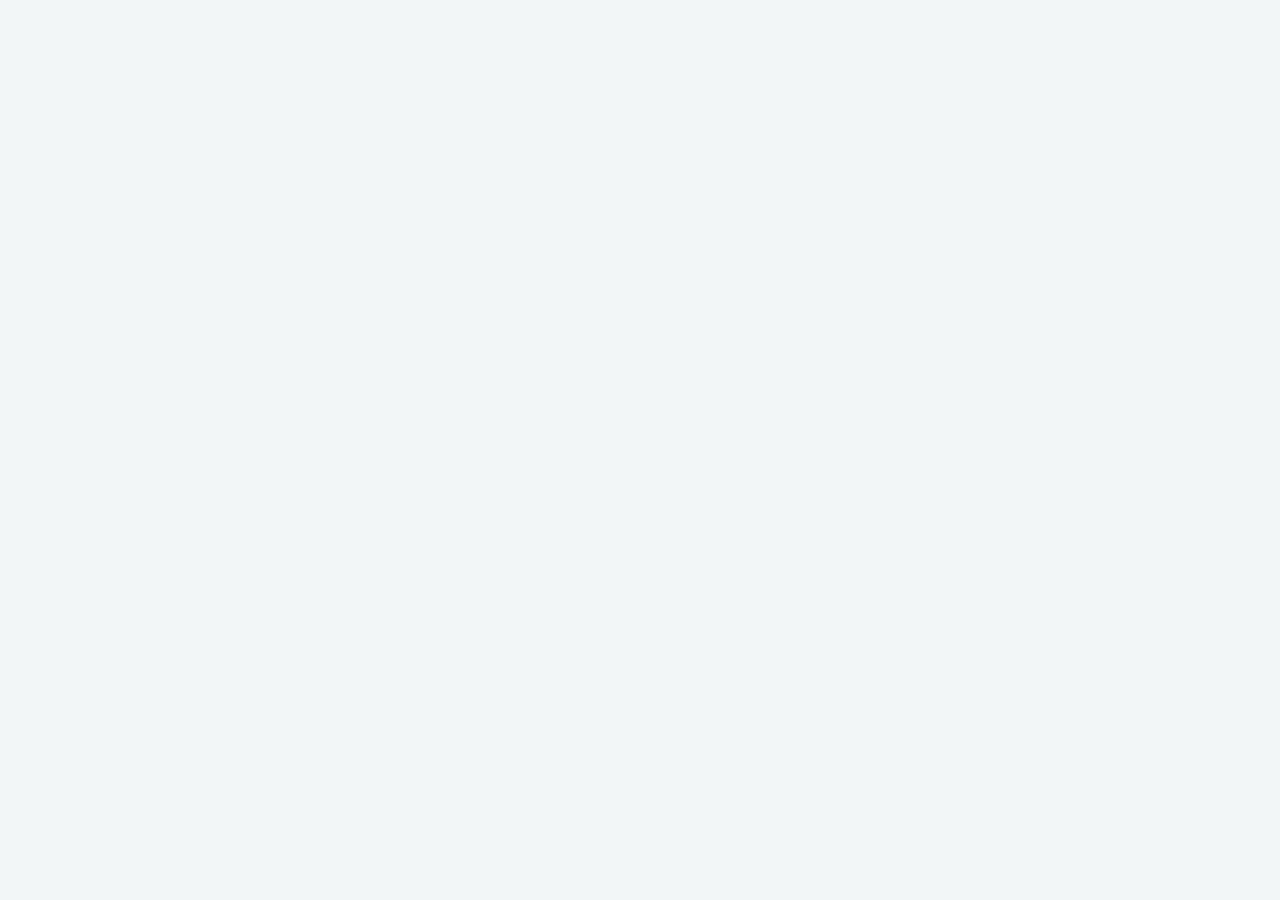
==== index.html @ 72533a12 "Update site" ====
<!doctype html>
<html lang="en-GB">
<head>
  <meta charset="utf-8">
  <meta name="viewport" content="width=device-width, initial-scale=1">
  <title>D&amp;T Revision</title>
  <link rel="preconnect" href="https://fonts.googleapis.com">
  <link rel="preconnect" href="https://fonts.gstatic.com" crossorigin>
  <link rel="stylesheet" href="https://fonts.googleapis.com/css2?family=Atkinson+Hyperlegible+Next:wght@400;500;600;700;800&amp;family=Atkinson+Hyperlegible+Mono:wght@400;500&amp;display=swap">
  <link rel="stylesheet" href="assets/css/site.css">
  <script type="module" src="assets/js/home.js"></script>
</head>
<body>
  <a class="skip" href="#main">Skip to content</a>
  <main id="main"></main>
</body>
</html>
---- assets/css/site.css ----
/* D&T Revision · shared styles. Design: "E · Lesson path". */

:root {
  /* Type */
  --f-body: "Atkinson Hyperlegible Next", system-ui, -apple-system, "Segoe UI", sans-serif;
  --f-mono: "Atkinson Hyperlegible Mono", ui-monospace, SFMono-Regular, Consolas, monospace;
  --fs-body: 19px;
  --fs-body-min: 18px;
  --fs-body-max: 21px;
  --fs-h1: 56px;
  --lh-body: 1.55;
  --tracking-head: -0.03em;
  --scale: 1;

  /* Ground and cards */
  --ground: #F3F6F6;
  --card: #FFFFFF;
  --card-border: #DCE3E6;
  --radius: 18px;

  /* Text */
  --ink: #10212B;
  --body: #33464F;
  --muted: #5A6B75;
  --rule: #E8EEF0;

  /* Accent */
  --teal: #0F766E;
  --teal-soft: #E2F2EF;
  --teal-dark: #0B5550;
  --teal-light: #5EC4B6;
  --panel-dark: #10212B;

  /* Semantic */
  --correct: #1F7A45;
  --correct-bg: #E3F3E9;
  --unsure: #9A6200;
  --unsure-bg: #FBEFD6;
  --wrong: #B4301D;
  --wrong-bg: #FBE4E0;

  /* Material tags */
  --timber: #7A4D24;
  --timber-bg: #F3E8DC;
  --polymer: #1F5590;
  --polymer-bg: #E3EDF8;

  /* Level tags */
  --gcse: var(--teal);
  --gcse-bg: var(--teal-soft);
  --alevel: #4B3B8F;
  --alevel-bg: #E8E5F4;

  /* Interaction */
  --tap: 44px;
}

html.teach { --scale: 1.2; }

*, *::before, *::after { box-sizing: border-box; }
[hidden] { display: none !important; }

html {
  font-size: calc(var(--fs-body) * var(--scale));
  -webkit-text-size-adjust: 100%;
}

body {
  margin: 0;
  background: var(--ground);
  color: var(--body);
  font-family: var(--f-body);
  font-size: 1rem;
  line-height: var(--lh-body);
  -webkit-font-smoothing: antialiased;
  overflow-x: hidden;
}

h1, h2, h3 {
  color: var(--ink);
  font-weight: 700;
  line-height: 1.05;
  letter-spacing: var(--tracking-head);
  margin: 0;
  text-wrap: balance;
}
h1 { font-size: calc(var(--fs-h1) * var(--scale)); }

p { margin: 0; }
a { color: var(--teal-dark); }
img { max-width: 100%; height: auto; }

button { font: inherit; color: inherit; cursor: pointer; }
button, a, [role="button"] { min-height: var(--tap); }

:focus-visible { outline: 3px solid var(--teal); outline-offset: 3px; }

.mono { font-family: var(--f-mono); }

.card {
  background: var(--card);
  border: 1px solid var(--card-border);
  border-radius: var(--radius);
}

.skip {
  position: absolute;
  left: -9999px;
}
.skip:focus { left: 16px; top: 16px; z-index: 100; background: var(--card); padding: 8px 12px; }

@media (max-width: 620px) {
  :root { --fs-body: var(--fs-body-min); --fs-h1: 40px; }
}

@media (prefers-reduced-motion: reduce) {
  *, *::before, *::after {
    animation-duration: 0.01ms !important;
    animation-iteration-count: 1 !important;
    transition-duration: 0.01ms !important;
    scroll-behavior: auto !important;
  }
}
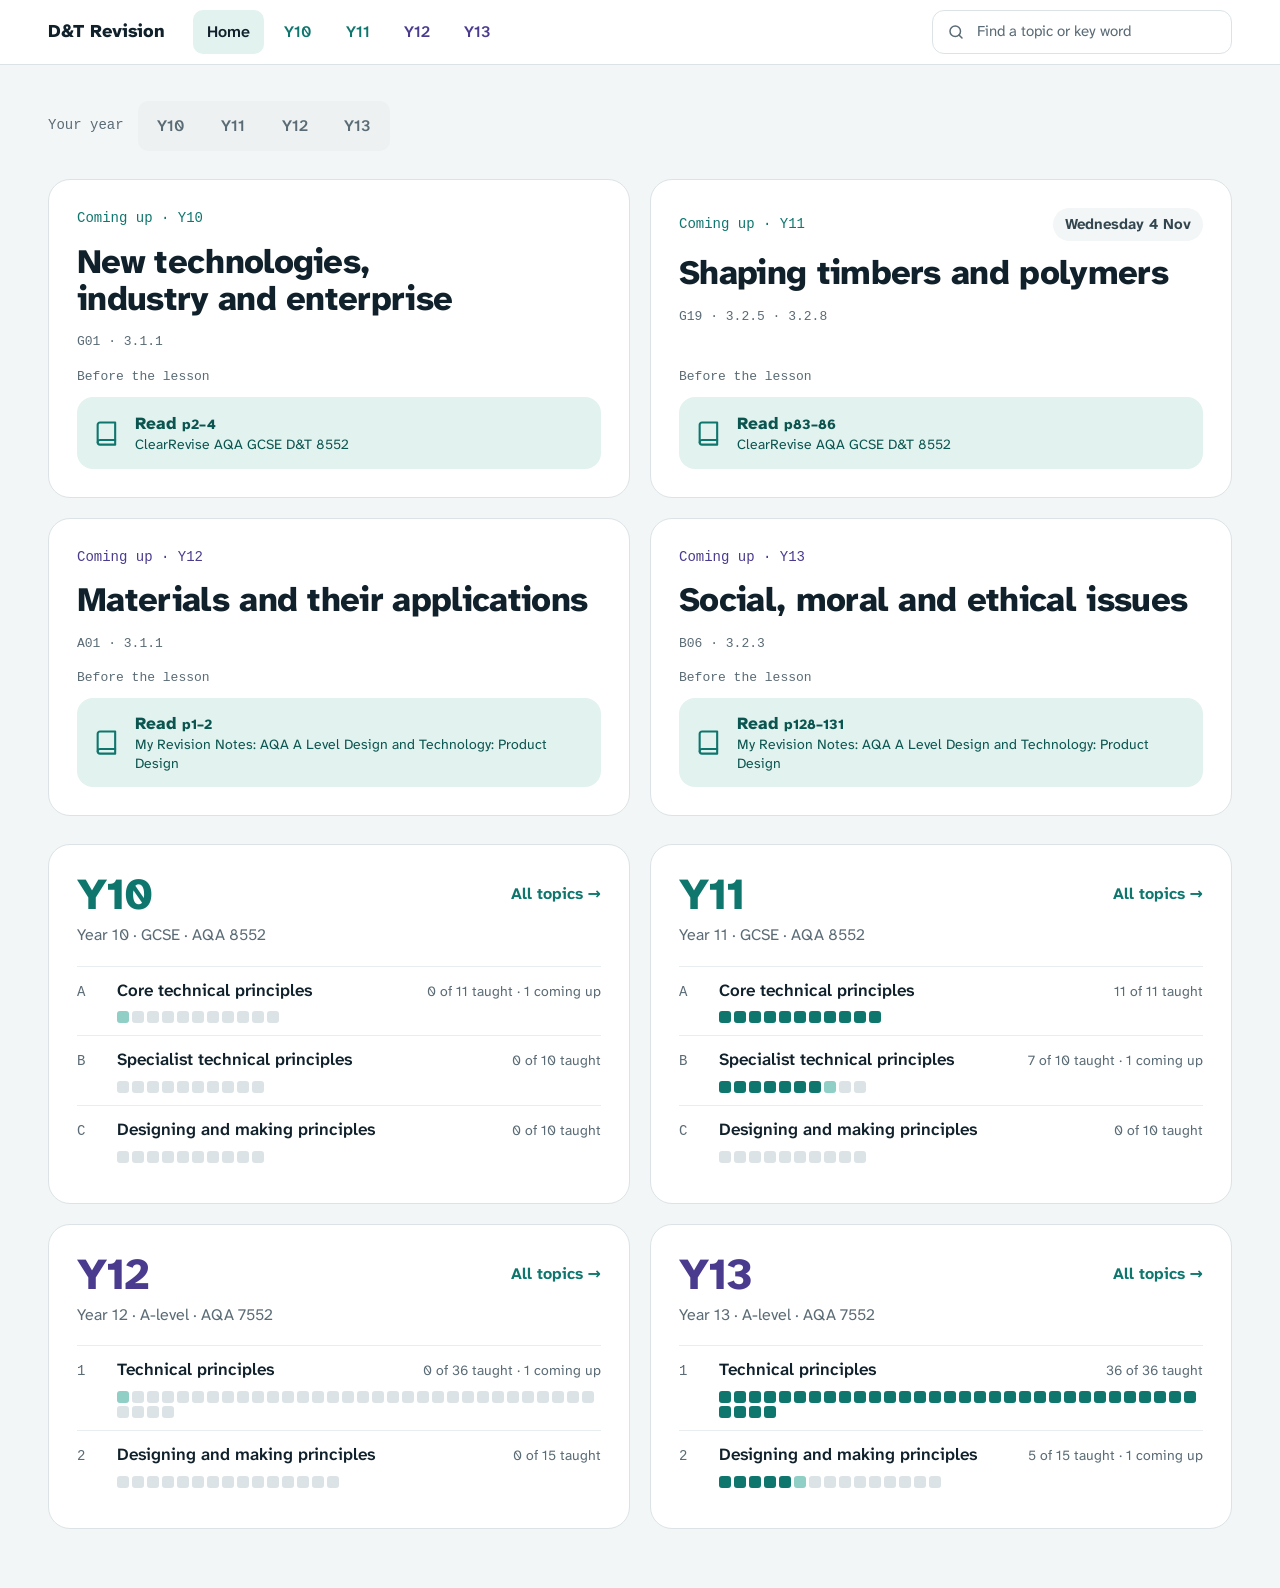
==== commit df4740bd: "Update site" ====
--- a/index.html
+++ b/index.html
@@ -8,10 +8,15 @@
   <link rel="preconnect" href="https://fonts.gstatic.com" crossorigin>
   <link rel="stylesheet" href="https://fonts.googleapis.com/css2?family=Atkinson+Hyperlegible+Next:wght@400;500;600;700;800&amp;family=Atkinson+Hyperlegible+Mono:wght@400;500&amp;display=swap">
   <link rel="stylesheet" href="assets/css/site.css">
+  <link rel="stylesheet" href="assets/css/topic.css">
+  <link rel="stylesheet" href="assets/css/components.css">
+  <link rel="stylesheet" href="assets/css/pages.css">
   <script type="module" src="assets/js/home.js"></script>
 </head>
 <body>
   <a class="skip" href="#main">Skip to content</a>
-  <main id="main"></main>
+  <header class="topbar" id="topbar"></header>
+  <main id="main" class="home"></main>
+  <noscript><p class="message">This page needs JavaScript turned on.</p></noscript>
 </body>
 </html>
--- a/assets/css/site.css
+++ b/assets/css/site.css
@@ -4,10 +4,9 @@
   /* Type */
   --f-body: "Atkinson Hyperlegible Next", system-ui, -apple-system, "Segoe UI", sans-serif;
   --f-mono: "Atkinson Hyperlegible Mono", ui-monospace, SFMono-Regular, Consolas, monospace;
-  --fs-body: 19px;
-  --fs-body-min: 18px;
-  --fs-body-max: 21px;
-  --fs-h1: 56px;
+  /* rem = 16px (x1.2 in teaching mode), so every size scales together */
+  --fs-body: 1.1875rem;   /* 19px; range 18-21px */
+  --fs-h1: 3.5rem;        /* 56px */
   --lh-body: 1.55;
   --tracking-head: -0.03em;
   --scale: 1;
@@ -51,6 +50,11 @@
   --alevel: #4B3B8F;
   --alevel-bg: #E8E5F4;
 
+  /* Controls */
+  --seg: #EDF1F2;
+  --dot-grey: #C9D4D8;
+  --line-grey: #DCE3E6;
+
   /* Interaction */
   --tap: 44px;
 }
@@ -61,7 +65,7 @@
 [hidden] { display: none !important; }
 
 html {
-  font-size: calc(var(--fs-body) * var(--scale));
+  font-size: calc(16px * var(--scale));
   -webkit-text-size-adjust: 100%;
 }
 
@@ -70,7 +74,7 @@
   background: var(--ground);
   color: var(--body);
   font-family: var(--f-body);
-  font-size: 1rem;
+  font-size: var(--fs-body);
   line-height: var(--lh-body);
   -webkit-font-smoothing: antialiased;
   overflow-x: hidden;
@@ -84,14 +88,13 @@
   margin: 0;
   text-wrap: balance;
 }
-h1 { font-size: calc(var(--fs-h1) * var(--scale)); }
+h1 { font-size: var(--fs-h1); }
 
 p { margin: 0; }
 a { color: var(--teal-dark); }
 img { max-width: 100%; height: auto; }
 
 button { font: inherit; color: inherit; cursor: pointer; }
-button, a, [role="button"] { min-height: var(--tap); }
 
 :focus-visible { outline: 3px solid var(--teal); outline-offset: 3px; }
 
@@ -103,14 +106,22 @@
   border-radius: var(--radius);
 }
 
+.sr-only {
+  position: absolute;
+  width: 1px; height: 1px;
+  overflow: hidden;
+  clip: rect(0 0 0 0);
+  white-space: nowrap;
+}
+
 .skip {
   position: absolute;
   left: -9999px;
 }
-.skip:focus { left: 16px; top: 16px; z-index: 100; background: var(--card); padding: 8px 12px; }
+.skip:focus { left: 16px; top: 16px; z-index: 100; display: inline-flex; align-items: center; min-height: var(--tap); padding: 0 16px; border-radius: 10px; background: var(--card); }
 
 @media (max-width: 620px) {
-  :root { --fs-body: var(--fs-body-min); --fs-h1: 40px; }
+  :root { --fs-body: 1.125rem; --fs-h1: 2.5rem; }
 }
 
 @media (prefers-reduced-motion: reduce) {
--- a/assets/css/topic.css
+++ b/assets/css/topic.css
@@ -0,0 +1,219 @@
+/* Topic page: top bar, overview, path rail, stages, teaching mode. */
+
+.ico { width: 1.2em; height: 1.2em; flex: none; fill: none; stroke: currentColor; stroke-width: 1.8; stroke-linecap: round; stroke-linejoin: round; }
+
+/* ---------- Top bar ---------- */
+.topbar { position: sticky; top: 0; z-index: 20; background: var(--card); border-bottom: 1px solid var(--card-border); }
+.topbar-in { display: flex; align-items: center; gap: 16px; min-height: 64px; padding: 8px 40px; }
+.brand { display: inline-flex; align-items: center; min-height: var(--tap); font-size: 1.125rem; font-weight: 800; color: var(--ink); text-decoration: none; white-space: nowrap; }
+
+.crumbs { flex: 1; min-width: 0; font-size: .9375rem; color: var(--muted); }
+.crumbs ol { display: flex; align-items: center; margin: 0; padding: 0; list-style: none; white-space: nowrap; }
+.crumbs li { display: flex; align-items: center; flex: none; min-height: var(--tap); }
+.crumbs li + li::before { content: "›"; margin: 0 .55em; }
+.crumbs li.crumb-topic { flex: 0 1 auto; min-width: min(9em, 100%); }
+.crumbs .crumb-topic > * { min-width: 0; overflow: hidden; text-overflow: ellipsis; }
+.crumbs a { padding: 12px 0; color: var(--muted); text-decoration: none; }
+.crumbs a:hover { text-decoration: underline; }
+html.teach .crumbs .crumb-section { display: none; }
+.crumbs .crumb-topic a, .crumbs [aria-current] { color: var(--ink); font-weight: 700; }
+
+.modes { display: inline-flex; gap: 2px; padding: 3px; border-radius: 10px; background: var(--seg); }
+.modes button { min-height: var(--tap); padding: 0 14px; border: 0; border-radius: 8px; background: transparent; color: var(--muted); font-size: .875rem; font-weight: 600; }
+.modes button[aria-pressed="true"] { background: var(--card); color: var(--ink); box-shadow: 0 1px 2px rgba(16, 33, 43, .12); }
+
+.teach-btn { display: inline-flex; align-items: center; gap: 8px; min-height: var(--tap); padding: 0 14px; border: 1.5px solid var(--ink); border-radius: 10px; background: var(--card); color: var(--ink); font-size: .9375rem; font-weight: 600; white-space: nowrap; }
+.teach-btn .ico { display: none; width: 22px; height: 22px; }
+.teach-btn[aria-pressed="true"] { border-color: var(--teal); background: var(--teal); color: #FFFFFF; }
+
+/* ---------- Shared bits ---------- */
+.label { margin: 0; font-family: var(--f-mono); font-size: .8125rem; font-weight: 400; letter-spacing: 0; color: var(--muted); }
+
+.tags { display: flex; flex-wrap: wrap; gap: 8px; }
+.tag { padding: 4px 12px; border: 1px solid var(--card-border); border-radius: 999px; background: var(--card); color: var(--body); font-family: var(--f-mono); font-size: .8125rem; }
+.tag.gcse { border-color: transparent; background: var(--gcse-bg); color: var(--gcse); }
+.tag.alevel { border-color: transparent; background: var(--alevel-bg); color: var(--alevel); }
+.tag.timber { border-color: transparent; background: var(--timber-bg); color: var(--timber); }
+.tag.polymer { border-color: transparent; background: var(--polymer-bg); color: var(--polymer); }
+
+.book { display: flex; align-items: center; gap: 14px; margin: 0; padding: 14px 16px; border-radius: 14px; background: var(--teal-soft); color: var(--teal-dark); }
+.book .ico { width: 26px; height: 26px; color: var(--teal); }
+.book b { display: block; font-size: 1.125rem; font-weight: 800; }
+.book span span { font-size: .875rem; }
+
+/* ---------- Overview ---------- */
+.overview { display: grid; grid-template-columns: minmax(0, 1fr) 500px; gap: 32px; align-items: start; max-width: 1280px; margin: 0 auto; padding: 48px; }
+.ov-main { display: flex; flex-direction: column; gap: 22px; }
+.ov-main h1 { font-weight: 800; line-height: 1; }
+
+.needs { display: flex; flex-direction: column; gap: 12px; padding: 22px 24px; }
+.needs ul { display: flex; flex-direction: column; gap: 12px; margin: 0; padding: 0; list-style: none; }
+.needs li { display: flex; gap: 12px; font-size: 1.125rem; }
+.needs li::before { content: ""; flex: none; width: 8px; height: 8px; margin-top: .62em; border-radius: 50%; background: var(--teal); }
+
+.starts { display: grid; grid-template-columns: repeat(2, minmax(0, 1fr)); align-items: stretch; gap: 14px; }
+.start { display: flex; flex-direction: column; gap: 6px; padding: 22px; border-radius: var(--radius); text-decoration: none; }
+.start-title { font-size: 1.5rem; font-weight: 800; letter-spacing: -.01em; }
+.start-sub { font-size: 1rem; }
+.start.lesson { background: var(--teal); color: #FFFFFF; }
+.start.revise { border: 1.5px solid var(--ink); background: var(--card); color: var(--ink); }
+.start.revise .start-sub { color: var(--body); }
+.start:hover .start-title { text-decoration: underline; }
+
+.preread { display: flex; flex-direction: column; gap: 18px; padding: 26px; border: 1px solid var(--card-border); border-radius: 22px; background: var(--card); scroll-margin-top: 80px; }
+.preread-head { display: flex; justify-content: space-between; align-items: center; gap: 12px; }
+.preread-head h2 { font-size: 1.375rem; font-weight: 800; letter-spacing: -.01em; }
+.pick { padding: 5px 12px; border-radius: 999px; background: var(--ground); color: var(--body); font-size: .875rem; font-weight: 700; }
+
+.tabs { display: inline-flex; align-self: flex-start; padding: 4px; border-radius: 12px; background: var(--seg); }
+.tabs button { min-height: var(--tap); padding: 0 18px; border: 0; border-radius: 9px; background: transparent; color: var(--muted); font-size: 1rem; font-weight: 700; }
+.tabs [aria-selected="true"] { background: var(--card); color: var(--ink); box-shadow: 0 1px 2px rgba(16, 33, 43, .12); }
+.tabpanel { border-radius: 18px; }
+
+.player { display: flex; flex-direction: column; gap: 18px; padding: 22px; border-radius: 18px; background: var(--panel-dark); color: #FFFFFF; }
+.player-top { display: flex; align-items: center; gap: 16px; }
+.play { display: grid; place-items: center; flex: none; width: 64px; height: 64px; border: 0; border-radius: 50%; background: var(--teal-light); color: var(--panel-dark); }
+.play .ico { width: 24px; height: 24px; fill: currentColor; stroke: none; }
+.play:disabled, .player-btns button:disabled { cursor: not-allowed; opacity: .55; }
+.player-title { display: flex; flex-direction: column; gap: 4px; }
+.player-title b { font-size: 1.1875rem; }
+.player-title span { font-size: .9375rem; color: #A9C2C6; }
+.wave-wrap { position: relative; }
+.wave-wrap:focus-within { outline: 3px solid var(--teal-light); outline-offset: 4px; border-radius: 6px; }
+.wave { display: flex; align-items: flex-end; gap: 3px; height: 44px; }
+.wave span { flex: 1; border-radius: 2px; background: #3A5560; }
+.wave span.on { background: var(--teal-light); }
+.seek { position: absolute; inset: 0; width: 100%; height: 100%; margin: 0; opacity: 0; cursor: pointer; }
+.player audio { display: none; }
+.play .ico.ico { fill: currentColor; stroke: none; }
+.player-btns .rate { min-width: 64px; border-color: var(--teal-light); color: var(--teal-light); }
+.player-foot { display: flex; flex-wrap: wrap; justify-content: space-between; align-items: center; gap: 8px; font-family: var(--f-mono); font-size: .875rem; color: #A9C2C6; }
+.player-btns { display: flex; gap: 6px; }
+.player-btns button { min-height: var(--tap); padding: 0 10px; border: 1px solid #3A5560; border-radius: 8px; background: transparent; color: #A9C2C6; font-family: var(--f-mono); font-size: .875rem; }
+
+.tick { display: flex; align-items: center; gap: 12px; min-height: var(--tap); padding-top: 16px; border-top: 1px solid var(--rule); color: var(--ink); font-size: 1.0625rem; font-weight: 600; cursor: pointer; }
+.tick input { position: absolute; width: 1px; height: 1px; opacity: 0; }
+.tick .box { display: grid; place-items: center; flex: none; width: 24px; height: 24px; border: 2px solid var(--teal); border-radius: 7px; background: var(--card); color: #FFFFFF; }
+.tick .box .ico { width: 16px; height: 16px; stroke-width: 3; opacity: 0; }
+.tick input:checked + .box { background: var(--teal); }
+.tick input:checked + .box .ico { opacity: 1; }
+.tick input:focus-visible + .box { outline: 3px solid var(--teal); outline-offset: 3px; }
+
+/* ---------- Path rail ---------- */
+.path-layout { display: flex; min-height: calc(100vh - 65px); }
+.rail { flex: none; width: 300px; padding: 36px 28px; border-right: 1px solid var(--card-border); background: var(--card); }
+.rail .rail-label { display: block; margin-bottom: 16px; font-family: var(--f-mono); font-size: .8125rem; color: var(--muted); }
+.steps { margin: 0; padding: 0; list-style: none; }
+.step { position: relative; }
+.step:not(:last-child)::after { content: ""; position: absolute; top: 34px; bottom: 4px; left: 14px; width: 2px; border-radius: 2px; background: var(--line-grey); }
+.step.done:not(:last-child)::after { background: var(--teal); }
+.step-link { display: flex; gap: 14px; min-height: var(--tap); padding-bottom: 18px; border-radius: 10px; color: inherit; text-decoration: none; }
+.step-link:hover .step-label { text-decoration: underline; }
+.dot { display: grid; place-items: center; flex: none; width: 30px; height: 30px; border: 2px solid var(--dot-grey); border-radius: 50%; background: var(--card); color: var(--muted); font-size: .875rem; font-weight: 700; }
+.dot .ico { width: 16px; height: 16px; stroke-width: 3; }
+.step.done .dot { border-color: var(--teal); background: var(--teal); color: #FFFFFF; }
+.step.now .dot { border-color: var(--teal); color: var(--teal); }
+.step-text { display: flex; flex-direction: column; gap: 4px; min-width: 0; padding-top: 2px; }
+.step-label { color: var(--ink); font-size: 1.125rem; font-weight: 600; }
+.step.next .step-label { color: var(--muted); }
+.step.now .step-label { font-weight: 800; }
+.step-sub { color: var(--muted); font-size: .875rem; }
+
+.chunks { display: flex; flex-direction: column; gap: 2px; margin: -10px 0 18px 44px; padding: 0; list-style: none; }
+.chunks a, .chunk-strip a { display: flex; align-items: center; gap: 10px; min-height: var(--tap); padding: 0 10px; border-radius: 8px; color: var(--muted); font-size: .9375rem; font-weight: 500; text-decoration: none; }
+.chunks a:hover, .chunk-strip a:hover { color: var(--ink); }
+.chunks a[aria-current] { background: var(--teal-soft); color: var(--teal-dark); font-weight: 700; }
+.cdot { flex: none; width: 8px; height: 8px; border-radius: 50%; background: var(--dot-grey); }
+.chunks a.done .cdot, .chunks a[aria-current] .cdot, .chunk-strip a.done .cdot, .chunk-strip a[aria-current] .cdot { background: var(--teal); }
+
+.readbox { display: flex; flex-direction: column; gap: 4px; margin-top: 16px; padding: 16px; border-radius: 16px; background: var(--teal-soft); }
+.readbox .label { color: var(--teal-dark); font-size: .75rem; }
+.readbox b { color: var(--ink); font-size: 1.875rem; font-weight: 800; line-height: 1.1; }
+.readbox span:last-child { color: var(--body); font-size: .875rem; }
+
+.chunk-strip { display: none; gap: 8px; margin: 0 -16px; padding: 0 16px 4px; overflow-x: auto; list-style: none; scrollbar-width: thin; }
+.chunk-strip li { flex: none; }
+.chunk-strip a { border: 1px solid var(--card-border); border-radius: 999px; background: var(--card); padding: 0 14px; white-space: nowrap; }
+.chunk-strip a[aria-current] { border-color: var(--teal); background: var(--teal-soft); color: var(--teal-dark); font-weight: 700; }
+
+/* ---------- Stage ---------- */
+.stage { display: flex; flex-direction: column; gap: 24px; flex: 1; min-width: 0; max-width: 976px; padding: 48px 56px 64px; }
+.stage-head { display: flex; flex-wrap: wrap; justify-content: space-between; align-items: flex-end; gap: 16px 24px; }
+.stage-titles { display: flex; flex-direction: column; gap: 8px; min-width: 0; }
+.eyebrow { font-family: var(--f-mono); font-size: .875rem; color: var(--teal); }
+.stage h1 { font-weight: 800; line-height: 1; }
+.lead { max-width: 620px; color: var(--body); font-size: 1.25rem; }
+.hints { display: flex; flex-wrap: wrap; gap: 8px; }
+.hint { display: inline-flex; align-items: center; gap: 8px; padding: 8px 14px; border: 1px solid var(--card-border); border-radius: 999px; background: var(--card); color: var(--body); font-size: .9375rem; font-weight: 600; }
+.hint .ico { width: 18px; height: 18px; color: var(--teal); }
+.teach-tip { display: none; flex-basis: 100%; padding: 12px 16px; border-radius: 12px; background: var(--panel-dark); color: #FFFFFF; font-size: 1rem; }
+.teach-tip b { margin-right: .6em; color: var(--teal-light); font-family: var(--f-mono); font-size: .8125rem; font-weight: 500; }
+html.teach .teach-tip { display: block; }
+
+.placeholder { padding: 40px 24px; border: 1.5px dashed var(--dot-grey); background: transparent; color: var(--muted); font-family: var(--f-mono); font-size: .875rem; text-align: center; }
+
+.stage-foot { display: flex; flex-wrap: wrap; justify-content: space-between; align-items: center; gap: 12px 16px; margin-top: 8px; padding-top: 20px; border-top: 1px solid var(--card-border); }
+.stage-foot .back { display: inline-flex; align-items: center; min-height: var(--tap); color: var(--muted); font-size: 1.0625rem; text-decoration: none; }
+.stage-foot .back:hover { color: var(--ink); text-decoration: underline; }
+.stage-foot .next { display: inline-flex; align-items: center; min-height: 52px; margin-left: auto; padding: 0 22px; border-radius: 12px; background: var(--teal); color: #FFFFFF; font-size: 1.125rem; font-weight: 700; text-decoration: none; }
+.stage-foot .next:hover { background: var(--teal-dark); }
+
+/* ---------- Teaching mode presenter ---------- */
+.present { display: none; position: fixed; right: 24px; bottom: 24px; z-index: 30; gap: 8px; }
+html.teach.in-stage .present { display: flex; }
+html.teach .stage { padding-bottom: 128px; }
+.present button { min-height: 56px; padding: 0 22px; border: 0; border-radius: 14px; background: var(--panel-dark); color: #FFFFFF; font-size: 1.125rem; font-weight: 700; box-shadow: 0 8px 24px -8px rgba(16, 33, 43, .5); }
+.present button:disabled { cursor: not-allowed; opacity: .4; }
+
+/* ---------- Message (not found, coming soon) ---------- */
+.message { display: flex; flex-direction: column; gap: 16px; max-width: 680px; margin: 0 auto; padding: 64px 16px; }
+.message .book { align-self: flex-start; }
+
+/* ---------- Narrower screens ---------- */
+@media (max-width: 1100px) {
+  .overview { grid-template-columns: minmax(0, 1fr); max-width: 760px; padding: 32px 24px; }
+}
+
+@media (max-width: 1023px) {
+  .topbar-in { padding: 8px 24px; }
+  .rail { width: 240px; padding: 28px 16px; }
+  .stage { padding: 36px 32px 56px; }
+  .crumbs .crumb-section { display: none; }
+}
+
+/* Phone: the rail becomes a strip under the top bar. */
+@media (max-width: 767px) {
+  .topbar-in { flex-wrap: wrap; gap: 0 10px; padding: 6px 16px 0; }
+  .crumbs { order: 3; flex-basis: 100%; font-size: .875rem; }
+  .modes { margin-left: auto; }
+  .modes button { padding: 0 12px; }
+  .teach-btn { justify-content: center; width: var(--tap); padding: 0; }
+  .teach-btn .ico { display: block; }
+  .teach-label { position: absolute; width: 1px; height: 1px; overflow: hidden; clip: rect(0 0 0 0); white-space: nowrap; }
+
+  .overview { padding: 24px 16px 40px; }
+  .starts { grid-template-columns: minmax(0, 1fr); }
+  .preread { padding: 20px; }
+
+  .path-layout { flex-direction: column; min-height: 0; }
+  .rail { width: auto; padding: 12px 0 8px; border-right: 0; border-bottom: 1px solid var(--card-border); }
+  .rail .rail-label, .rail .chunks, .readbox, .step-sub { display: none; }
+  .steps { display: flex; padding: 0 8px; overflow-x: auto; scrollbar-width: none; }
+  .steps::-webkit-scrollbar { display: none; }
+  .step { flex: none; width: 88px; }
+  .step:not(:last-child)::after { top: 19px; bottom: auto; left: calc(50% + 19px); width: calc(100% - 38px); height: 2px; }
+  .step-link { flex-direction: column; align-items: center; gap: 6px; padding: 4px 2px 6px; text-align: center; }
+  .step-text { padding-top: 0; }
+  .step-label { font-size: .875rem; line-height: 1.25; }
+
+  .chunk-strip { display: flex; }
+  .stage { gap: 20px; padding: 20px 16px 40px; }
+  .stage-head { flex-direction: column; align-items: flex-start; }
+  .lead { font-size: 1.125rem; }
+  .present { right: 12px; bottom: 12px; }
+}
+
+@media (max-width: 400px) {
+  .brand { font-size: 1rem; }
+  .modes button { padding: 0 10px; }
+}
--- a/assets/css/components.css
+++ b/assets/css/components.css
@@ -0,0 +1,368 @@
+/* Lesson components: timer, reveal cards, What am I?, mind map, Learn. */
+
+/* Alignment rule: in any grid of cards, every card in a row is the same height
+   (grid items stretch), each card is a flex column, and its interactive part
+   (reveal area, buttons, options, link) is pushed to the bottom with
+   margin-top: auto, so those parts line up across the row. */
+
+/* ---------- Shared controls ---------- */
+.btn-line, .btn-dark { display: inline-flex; align-items: center; justify-content: center; min-height: var(--tap); padding: 0 18px; border-radius: 10px; font-size: 1rem; font-weight: 600; }
+.btn-line { border: 1.5px solid var(--ink); background: var(--card); color: var(--ink); }
+.btn-dark { border: 0; background: var(--ink); color: #FFFFFF; }
+.btn-line:disabled { border-color: var(--dot-grey); color: var(--muted); cursor: not-allowed; }
+.btn-row { display: flex; flex-wrap: wrap; align-items: center; gap: 10px; }
+.btn-row .hint { margin-left: auto; }
+
+.seg { display: inline-flex; gap: 2px; padding: 3px; border-radius: 10px; background: var(--seg); }
+.seg button { min-height: var(--tap); padding: 0 12px; border: 0; border-radius: 8px; background: transparent; color: var(--muted); font-size: .875rem; font-weight: 600; }
+.seg button[aria-pressed="true"] { background: var(--card); color: var(--ink); box-shadow: 0 1px 2px rgba(16, 33, 43, .12); }
+
+.opt { min-height: 52px; padding: 12px 14px; border: 1.5px solid var(--card-border); border-radius: 12px; background: #F7F9F9; color: var(--ink); font-size: 1.125rem; font-weight: 600; text-align: left; }
+.opt:hover:not(:disabled) { border-color: var(--teal); }
+.opt:disabled { cursor: default; }
+.opt.good { border-color: var(--correct); background: var(--correct-bg); color: var(--correct); }
+.opt.bad { border-color: var(--wrong); background: var(--wrong-bg); color: var(--wrong); }
+
+.feedback { display: flex; align-items: center; gap: 8px; margin: 0; font-size: 1.0625rem; font-weight: 600; }
+.feedback:empty { display: none; }
+.feedback .ico { width: 20px; height: 20px; stroke-width: 2.6; }
+.feedback.good { color: var(--correct); }
+.feedback.bad { color: var(--wrong); }
+
+.pips { display: flex; gap: 6px; }
+.pips span { width: 32px; height: 6px; border-radius: 999px; background: var(--dot-grey); }
+.pips .on { background: var(--teal); }
+.pips .good { background: var(--correct); }
+.pips .bad { background: var(--wrong); }
+
+.tag.both { border-color: transparent; background: var(--seg); color: var(--body); }
+.mdots { display: inline-flex; gap: 3px; margin-left: 8px; vertical-align: middle; }
+.mdots i { width: 8px; height: 8px; border-radius: 50%; }
+.mdots i.timber { background: var(--timber); }
+.mdots i.polymer { background: var(--polymer); }
+
+.img-slot { margin: 0; }
+.img-slot img { display: block; width: 100%; border-radius: 14px; }
+.img-slot figcaption { margin-top: 4px; color: var(--muted); font-size: .75rem; }
+
+.teach-only { display: none; }
+html.teach .teach-only { display: block; }
+.stage-aside { display: flex; flex-direction: column; align-items: flex-end; gap: 12px; }
+
+/* ---------- Timer ---------- */
+.timer { display: flex; align-items: center; gap: 18px; padding: 14px 18px; }
+.timer-ring { --used: 0%; position: relative; display: grid; place-items: center; flex: none; width: 84px; height: 84px; border-radius: 50%; background: conic-gradient(from 0deg, var(--seg) 0 var(--used), var(--teal) var(--used) 100%); }
+.timer-ring::before { content: ""; position: absolute; inset: 7px; border-radius: 50%; background: var(--card); }
+.timer-time { position: relative; color: var(--ink); font-size: 1.5rem; font-weight: 800; font-variant-numeric: tabular-nums; }
+.timer.done .timer-ring { background: var(--unsure); }
+.timer.done .timer-time { color: var(--unsure); font-size: 1.125rem; }
+.timer-controls { display: flex; flex-direction: column; gap: 8px; }
+.timer-btns { display: flex; gap: 6px; }
+.timer-btns button { min-height: var(--tap); padding: 0 14px; font-size: .875rem; }
+.timer-go { border: 0; border-radius: 10px; background: var(--ink); color: #FFFFFF; font-weight: 700; }
+
+/* ---------- Reveal cards ---------- */
+.reveal-group { display: flex; flex-direction: column; align-items: flex-start; gap: 14px; }
+.reveals { display: grid; grid-template-columns: repeat(2, minmax(0, 1fr)); align-items: stretch; gap: 14px; width: 100%; }
+.reveals.one { grid-template-columns: minmax(0, 1fr); }
+.reveal { display: flex; flex-direction: column; align-items: stretch; gap: 14px; width: 100%; padding: 22px; border: 1.5px solid var(--card-border); border-radius: var(--radius); background: var(--card); color: var(--ink); text-align: left; }
+.reveal:hover { border-color: var(--teal); }
+.reveal[aria-expanded="true"] { border-color: var(--teal); }
+.reveal-from { font-family: var(--f-mono); font-size: .8125rem; color: var(--muted); }
+.reveal-q { font-size: 1.375rem; font-weight: 700; line-height: 1.35; }
+.reveal-ph { margin-top: auto; padding: 14px; border: 1.5px dashed var(--dot-grey); border-radius: 12px; color: var(--muted); font-size: 1rem; font-weight: 600; text-align: center; }
+.reveal-answer { margin-top: auto; padding: 14px 16px; border-radius: 12px; background: var(--teal-soft); color: var(--teal-dark); font-size: 1.125rem; line-height: 1.5; }
+
+/* On a soft-teal panel ("Before you move on") */
+.reveal.on-teal { padding: 0; border: 0; background: transparent; }
+.reveal.on-teal .reveal-q { font-size: 1.375rem; }
+.reveal.on-teal .reveal-ph { border: 0; background: rgba(255, 255, 255, .7); color: var(--teal-dark); }
+.reveal.on-teal .reveal-answer { background: var(--card); }
+
+/* ---------- What am I? ---------- */
+.wai { display: flex; flex-direction: column; gap: 14px; padding: 24px; }
+.wai-head { display: flex; flex-wrap: wrap; align-items: center; gap: 10px 14px; }
+.wai-head h2 { font-size: 1.5rem; font-weight: 800; letter-spacing: -.01em; }
+.wai-score { margin-left: auto; color: var(--teal); font-size: 2.25rem; font-weight: 800; line-height: 1; }
+.wai-clues { display: flex; flex-direction: column; gap: 10px; margin: 0; padding: 0; list-style: none; }
+.wai-clues li { display: flex; align-items: center; gap: 14px; min-height: 52px; padding: 12px 16px; border: 1.5px solid var(--dot-grey); border-radius: 12px; background: var(--card); color: var(--ink); font-size: 1.1875rem; }
+.wai-clues li.off { border-style: dashed; background: #F7F9F9; color: var(--muted); }
+.wai-p { flex: none; min-width: 3.6em; white-space: nowrap; color: var(--teal); font-family: var(--f-mono); font-size: .8125rem; }
+.wai-opts { display: grid; grid-template-columns: repeat(4, minmax(0, 1fr)); align-items: stretch; gap: 10px; }
+.wai-opts .opt { text-align: center; }
+.wai-foot { display: flex; flex-wrap: wrap; align-items: center; gap: 12px; }
+
+/* ---------- Mind map ---------- */
+.mm { display: flex; flex-direction: column; gap: 16px; container-type: inline-size; }
+.mm-map { position: relative; aspect-ratio: 864 / 520; overflow: hidden; }
+.mm-canvas, .mm-lines { position: absolute; inset: 0; }
+.mm-line { position: absolute; height: 2px; border-radius: 2px; background: var(--dot-grey); transform-origin: 0 50%; }
+.mm-line.kid { background: #8FCFC6; }
+.mm-node { position: absolute; transform: translate(-50%, -50%); font-family: inherit; text-align: center; }
+.mm-centre { padding: 14px 24px; border-radius: 14px; background: var(--ink); color: #FFFFFF; font-size: clamp(1.125rem, 2.8cqw, 1.5rem); font-weight: 800; white-space: nowrap; }
+.mm-branch { display: flex; flex-direction: column; align-items: center; gap: 2px; min-height: var(--tap); padding: 10px 16px; border: 1.5px solid var(--card-border); border-radius: 14px; background: var(--card); color: var(--body); font-size: clamp(.9375rem, 2cqw, 1.0625rem); font-weight: 700; white-space: nowrap; }
+.mm-branch:hover { border-color: var(--teal); }
+.mm-branch.open { border-color: var(--teal); background: var(--teal); color: #FFFFFF; }
+.mm-count { font-family: var(--f-mono); font-size: .75rem; font-weight: 400; opacity: .85; }
+.mm-leaf { left: 2%; max-width: 27%; min-height: var(--tap); padding: 8px 14px; transform: translateY(-50%); border: 1.5px solid var(--card-border); border-radius: 12px; background: var(--card); color: var(--ink); font-size: clamp(.875rem, 1.9cqw, 1rem); font-weight: 600; text-align: left; }
+.mm-leaf:hover { border-color: var(--teal); }
+.mm-leaf.sel { border-color: var(--teal); box-shadow: 0 0 0 4px var(--teal-soft); }
+.mm-map.has-open .mm-branch:not(.open) { opacity: .9; }
+
+.mm-detail { display: grid; grid-template-columns: minmax(0, 1fr); gap: 24px; align-items: stretch; padding: 24px 28px; }
+.mm-detail:has(.mm-detail-img) { grid-template-columns: minmax(0, 1fr) 200px; }
+.mm-detail-text { display: flex; flex-direction: column; gap: 10px; min-height: 100%; }
+.mm-detail h3 { font-size: 1.75rem; font-weight: 800; }
+.mm-detail p { font-size: 1.25rem; }
+.mm-steps { margin: 0; padding-left: 1.3em; font-size: 1.0625rem; }
+.mm-steps li + li { margin-top: 4px; }
+.mm-read { align-self: flex-start; margin-top: auto; display: inline-flex; align-items: center; min-height: var(--tap); color: var(--teal); font-size: 1rem; font-weight: 700; text-decoration: none; }
+.mm-read:hover { text-decoration: underline; }
+
+.mm-list { display: none; flex-direction: column; gap: 10px; }
+.mm-acc { border: 1px solid var(--card-border); border-radius: 14px; background: var(--card); overflow: hidden; }
+.mm-acc-head { display: flex; justify-content: space-between; align-items: center; width: 100%; min-height: 56px; padding: 10px 16px; border: 0; background: transparent; color: var(--ink); font-size: 1.125rem; font-weight: 700; text-align: left; }
+.mm-acc-head::after { content: "+"; color: var(--teal); font-size: 1.5rem; font-weight: 400; }
+.mm-acc-head[aria-expanded="true"] { background: var(--teal); color: #FFFFFF; }
+.mm-acc-head[aria-expanded="true"]::after { content: "–"; color: #FFFFFF; }
+.mm-acc-label { display: flex; flex-direction: column; }
+.mm-acc-panel { display: flex; flex-direction: column; gap: 6px; padding: 12px 16px 8px; }
+.mm-acc-panel[hidden] { display: none; }
+.mm-acc-sum { color: var(--body); font-size: 1rem; }
+.mm-acc-panel ul { margin: 0; padding: 0; list-style: none; }
+.mm-acc-panel li { border-bottom: 1px solid var(--rule); }
+.mm-acc-item { display: flex; align-items: center; width: 100%; min-height: var(--tap); padding: 8px 0; border: 0; background: transparent; color: var(--ink); font-size: 1.0625rem; font-weight: 600; text-align: left; }
+.mm-acc-item[aria-expanded="true"] { color: var(--teal-dark); }
+.mm-acc-body { padding: 0 0 12px; font-size: 1rem; }
+
+@container (max-width: 619px) {
+  .mm-map, .mm-detail { display: none !important; }
+  .mm-list { display: flex; }
+}
+
+/* ---------- Learn ---------- */
+.items { overflow: hidden; }
+.item { display: grid; grid-template-columns: 200px minmax(0, 1fr) 110px; gap: 20px; align-items: center; padding: 16px 24px; border-bottom: 1px solid var(--rule); }
+.item:last-child { border-bottom: 0; }
+.item-term { color: var(--ink); font-size: 1.1875rem; font-weight: 700; }
+.item-text { font-size: 1.125rem; line-height: 1.5; }
+.item-tag { justify-self: end; }
+.item .img-slot { grid-column: 1 / -1; max-width: 320px; }
+
+.steps-card { display: flex; flex-direction: column; gap: 16px; padding: 24px; }
+.steps-head { display: flex; flex-wrap: wrap; justify-content: space-between; align-items: center; gap: 10px; }
+.steps-head h2 { display: flex; align-items: center; gap: 10px; font-size: 1.25rem; font-weight: 700; letter-spacing: -.01em; }
+.steps-intro { color: var(--muted); font-size: 1rem; }
+.step-body { display: flex; align-items: center; gap: 24px; min-height: 110px; }
+.step-num { flex: none; min-width: .7em; color: var(--teal); font-size: 5.5rem; font-weight: 800; line-height: .8; letter-spacing: -.04em; }
+.step-text-big { max-width: 560px; color: var(--ink); font-size: 1.5rem; font-weight: 600; line-height: 1.4; }
+
+.check { display: flex; flex-direction: column; gap: 16px; padding: 22px 24px; border-radius: var(--radius); background: var(--teal-soft); }
+.check .label { color: var(--teal-dark); font-size: .875rem; }
+
+.hotspot { display: flex; flex-direction: column; gap: 18px; padding: 26px; }
+.hs-head { display: flex; flex-wrap: wrap; justify-content: space-between; align-items: center; gap: 10px 16px; }
+.hs-head h2 { font-size: 1.5rem; font-weight: 800; letter-spacing: -.01em; }
+.hs-tools { display: flex; flex-wrap: wrap; align-items: center; gap: 10px; }
+.hs-body { display: flex; align-items: center; gap: 32px; }
+.hs-figure { position: relative; flex: none; width: min(300px, 100%); }
+.hs-figure svg { display: block; width: 100%; height: auto; }
+.hs-figure svg .f { fill: var(--seg); stroke: var(--body); stroke-width: 2; stroke-linejoin: round; }
+.hs-figure svg .d { fill: none; stroke: var(--body); stroke-width: 2; stroke-linecap: round; }
+.hs-figure.is-image { width: min(400px, 100%); }
+.hs-figure img { display: block; width: 100%; height: auto; }
+.hs-figure .hs-leaders { position: absolute; inset: 0; width: 100%; height: 100%; overflow: visible; pointer-events: none; }
+.hs-leaders line { stroke: var(--teal); stroke-width: 1.5; }
+.hs-point { position: absolute; width: 10px; height: 10px; border: 2px solid #FFFFFF; border-radius: 50%; background: var(--teal); transform: translate(-50%, -50%); box-shadow: 0 0 0 1px var(--teal); pointer-events: none; }
+.hs-dot { position: absolute; display: grid; place-items: center; width: 44px; height: 44px; padding: 0; border: 0; background: transparent; transform: translate(-50%, -50%); color: #FFFFFF; font-size: .9375rem; font-weight: 800; }
+.hs-dot::before { content: ""; position: absolute; inset: 5px; z-index: -1; border: 3px solid #FFFFFF; border-radius: 50%; background: var(--teal); box-shadow: 0 0 0 4px rgba(15, 118, 110, .25); }
+.hs-dot { z-index: 1; isolation: isolate; }
+.hs-dot.seen::before, .hs-dot.good::before { background: var(--correct); }
+.hs-dot.bad::before { background: var(--wrong); }
+.hs-dot.cur::before { background: var(--ink); box-shadow: 0 0 0 6px rgba(15, 118, 110, .3); }
+.hs-panel { display: flex; flex-direction: column; align-items: flex-start; gap: 10px; flex: 1; min-width: 0; }
+.hs-panel h3 { font-size: 2.125rem; font-weight: 800; }
+.hs-panel p { font-size: 1.3125rem; line-height: 1.5; }
+.hs-panel .pips span { width: 28px; }
+.hs-choices { display: grid; grid-template-columns: repeat(2, minmax(0, 1fr)); align-items: stretch; gap: 8px; width: 100%; }
+.hs-choices .opt { min-height: var(--tap); padding: 8px 12px; font-size: 1rem; }
+.hs-score { color: var(--muted); font-family: var(--f-mono); font-size: .8125rem; }
+
+/* ---------- Narrow screens ---------- */
+@media (max-width: 767px) {
+  .stage-aside { align-items: flex-start; }
+  .reveals { grid-template-columns: minmax(0, 1fr); }
+  .reveal { padding: 18px; }
+  .reveal-q { font-size: 1.1875rem; }
+  .wai { padding: 18px; }
+  .wai-opts { grid-template-columns: repeat(2, minmax(0, 1fr)); }
+  .item { grid-template-columns: minmax(0, 1fr) auto; gap: 4px 12px; padding: 14px 16px; }
+  .item-text { grid-column: 1 / -1; font-size: 1.0625rem; }
+  .item-tag { grid-row: 1; grid-column: 2; }
+  .steps-card, .hotspot { padding: 18px; }
+  .step-body { gap: 16px; }
+  .step-num { font-size: 4rem; }
+  .step-text-big { font-size: 1.25rem; }
+  .btn-row .hint { margin-left: 0; }
+  .hs-body { flex-direction: column; align-items: stretch; gap: 20px; }
+  .hs-figure { align-self: center; width: min(260px, 100%); }
+  .hs-figure.is-image { width: min(360px, 100%); }
+  .hs-panel h3 { font-size: 1.75rem; }
+  .hs-panel p { font-size: 1.125rem; }
+  .timer { gap: 12px; padding: 12px; }
+}
+
+/* ======================= Apply, Recall, Test ======================= */
+
+a.btn-line, a.btn-dark { text-decoration: none; }
+.comp-head { display: flex; flex-wrap: wrap; align-items: center; justify-content: space-between; gap: 8px 14px; }
+.comp-head h2 { font-size: 1.375rem; font-weight: 800; letter-spacing: -.01em; }
+.comp-score { color: var(--teal); font-family: var(--f-mono); font-size: .875rem; }
+.comp-score.good { color: var(--correct); }
+.card > .btn-row:last-child { margin-top: auto; }
+
+/* Option grids: rows of equal height (alignment rule); each option fills its cell. */
+.opt-grid { display: grid; align-items: stretch; gap: 10px; }
+.opt-grid.two { grid-template-columns: repeat(2, minmax(0, 1fr)); }
+.opt-grid.four { grid-template-columns: repeat(4, minmax(0, 1fr)); }
+.opt-grid .opt { height: 100%; }
+.opt.sel { border-color: var(--teal); background: var(--teal-soft); color: var(--teal-dark); box-shadow: 0 0 0 4px var(--teal-soft); }
+.opt.dim { opacity: .7; }
+.opt.keyed { display: flex; align-items: center; gap: 12px; }
+.opt .key { display: grid; place-items: center; flex: none; min-width: 28px; height: 28px; padding: 0 6px; border: 1.5px solid currentColor; border-radius: 8px; font-family: var(--f-mono); font-size: .8125rem; }
+
+/* Which tool, and why? */
+.apply, .odd, .match, .order, .quiz-card, .results, .written, .fix-empty { display: flex; flex-direction: column; gap: 16px; padding: 26px; }
+.apply-q { color: var(--ink); font-size: 1.5rem; font-weight: 700; line-height: 1.35; }
+.step-label { margin-top: 4px; color: var(--teal); }
+.step-label.off { color: var(--muted); }
+.apply-result { display: flex; align-items: baseline; gap: 14px; min-height: 1.5em; font-size: 1.125rem; }
+.apply-result:empty { display: none; }
+.apply-score { flex: none; font-size: 2rem; font-weight: 800; letter-spacing: -.02em; }
+.apply-score.good { color: var(--correct); }
+.apply-score.part { color: var(--unsure); }
+.apply-score.bad { color: var(--wrong); }
+
+/* Odd one out */
+.odd-why { display: flex; flex-direction: column; gap: 8px; outline: none; }
+.odd-row { display: grid; grid-template-columns: 160px minmax(0, 1fr) 24px; gap: 14px; align-items: center; padding: 12px 16px; border: 1.5px solid var(--card-border); border-radius: 12px; background: #F7F9F9; }
+.odd-row b { color: var(--ink); }
+.odd-row.mine { border-color: var(--teal); background: var(--teal-soft); }
+.odd-row .ico { width: 20px; height: 20px; color: var(--teal); stroke-width: 2.6; }
+
+/* Blank map */
+.mm-tools { display: flex; flex-direction: column; gap: 10px; }
+.mm-status { margin-right: auto; color: var(--teal-dark); font-family: var(--f-mono); font-size: .875rem; }
+.mm-leaf.hid, .mm-acc-item.hid { border-style: dashed; border-color: #A9B9BE; background: var(--seg); color: var(--muted); font-weight: 700; }
+.mm-acc-item.hid { justify-content: flex-start; margin: 6px 0; padding: 8px 14px; border-width: 1.5px; border-radius: 10px; }
+.mm-leaf.hid { min-width: 64px; text-align: center; }
+@container (max-width: 619px) { .mm-map-only { display: none; } }
+
+/* Match pairs and put in order, side by side (equal-height cards). */
+.recall-pair { display: grid; grid-template-columns: repeat(2, minmax(0, 1fr)); align-items: stretch; gap: 16px; }
+.match-grid { display: grid; grid-template-columns: minmax(0, .8fr) minmax(0, 1.2fr); align-items: stretch; gap: 8px; }
+.match-cell { height: 100%; min-height: var(--tap); font-size: 1rem; }
+.match-cell.term { font-weight: 700; }
+.match-cell.def { font-weight: 500; }
+.shake { animation: shake .35s ease-in-out; }
+@keyframes shake { 20%, 60% { transform: translateX(-5px); } 40%, 80% { transform: translateX(5px); } }
+
+.order h2 { font-size: 1.25rem; font-weight: 800; letter-spacing: -.01em; }
+.order-list { display: flex; flex-direction: column; gap: 8px; margin: 0; padding: 0; list-style: none; }
+.order-row { display: flex; align-items: center; gap: 12px; min-height: 56px; padding: 6px 8px 6px 14px; border: 1.5px solid var(--card-border); border-radius: 12px; background: var(--card); }
+.order-row.good { border-color: var(--correct); background: var(--correct-bg); }
+.order-row.bad { border-color: var(--wrong); background: var(--wrong-bg); }
+.order-n { flex: none; width: 1.4em; color: var(--teal); font-weight: 800; }
+.order-t { flex: 1; min-width: 0; color: var(--ink); font-size: 1rem; }
+.order-mark { width: 20px; height: 20px; stroke-width: 2.6; }
+.order-row.good .order-mark { color: var(--correct); }
+.order-row.bad .order-mark { color: var(--wrong); }
+.order-btns { display: flex; flex: none; gap: 4px; }
+.icon-btn { display: grid; place-items: center; width: var(--tap); height: var(--tap); border: 1.5px solid var(--dot-grey); border-radius: 10px; background: var(--card); color: var(--ink); font-size: 1.125rem; font-weight: 700; }
+.icon-btn:disabled { color: var(--dot-grey); cursor: not-allowed; }
+
+/* Quiz */
+.bar { display: block; height: 6px; overflow: hidden; border-radius: 999px; background: var(--seg); }
+.bar span { display: block; height: 100%; background: var(--teal); }
+.quiz-q { font-size: 1.75rem; font-weight: 800; line-height: 1.25; letter-spacing: -.01em; outline: none; }
+.conf { display: flex; flex-wrap: wrap; align-items: center; gap: 8px; }
+.conf-label { margin-right: 6px; color: var(--body); font-size: 1.0625rem; font-weight: 600; }
+.quiz-feedback { display: flex; flex-direction: column; gap: 10px; }
+.quiz-why { font-size: 1.125rem; }
+
+.results h2 { font-size: 1.375rem; font-weight: 800; outline: none; }
+.results-score { color: var(--ink); font-size: 2.75rem; font-weight: 800; letter-spacing: -.03em; line-height: 1; }
+.cells { display: grid; grid-template-columns: repeat(4, minmax(0, 1fr)); align-items: stretch; gap: 10px; }
+.cell { display: flex; flex-direction: column; gap: 2px; padding: 14px; border-radius: 14px; }
+.cell-n { font-size: 2rem; font-weight: 800; line-height: 1.1; }
+.cell-t { margin-top: auto; color: var(--body); font-size: .9375rem; }
+.cell.rs { background: var(--correct-bg); }
+.cell.rs .cell-n { color: var(--correct); }
+.cell.rn { background: var(--seg); }
+.cell.rn .cell-n { color: var(--ink); }
+.cell.wn { background: var(--unsure-bg); }
+.cell.wn .cell-n { color: var(--unsure); }
+.cell.ws { background: var(--wrong-bg); }
+.cell.ws .cell-n { color: var(--wrong); }
+
+.fix-list { display: flex; flex-direction: column; gap: 8px; margin: 0; padding: 0; list-style: none; }
+.fix-row { display: flex; justify-content: space-between; align-items: center; gap: 12px; padding: 12px 16px; border-radius: 12px; background: #F7F9F9; }
+.fix-text { display: flex; flex-direction: column; gap: 2px; min-width: 0; }
+.fix-q { color: var(--ink); font-size: 1.0625rem; font-weight: 600; }
+.fix-why { font-size: .875rem; font-weight: 700; }
+.fix-why.ws { color: var(--wrong); }
+.fix-why.wn { color: var(--unsure); }
+.fix-why.rg { color: var(--muted); }
+.fix-go { display: inline-flex; align-items: center; flex: none; min-height: var(--tap); color: var(--teal); font-size: 1rem; font-weight: 700; text-decoration: none; white-space: nowrap; }
+.fix-go:hover { text-decoration: underline; }
+.fix-empty { align-items: flex-start; }
+.fix-empty h2 { font-size: 1.375rem; font-weight: 800; }
+
+/* Written questions */
+.w-head { display: flex; justify-content: space-between; align-items: flex-start; gap: 16px; }
+.w-head h2 { font-size: 1.25rem; font-weight: 700; line-height: 1.4; letter-spacing: 0; }
+.w-marks { flex: none; padding: 3px 10px; border: 1.5px solid var(--ink); border-radius: 8px; color: var(--ink); font-family: var(--f-mono); font-size: .8125rem; white-space: nowrap; }
+.w-answer { width: 100%; min-height: 110px; padding: 14px 16px; border: 1.5px solid var(--card-border); border-radius: 12px; background: #F7F9F9; color: var(--ink); font: inherit; font-size: 1.0625rem; line-height: 1.5; resize: vertical; }
+.w-answer:focus-visible { border-color: var(--teal); }
+.w-scheme { display: flex; flex-direction: column; gap: 10px; }
+.w-scheme[hidden] { display: none; }
+.w-points { display: flex; flex-direction: column; gap: 6px; margin: 0; padding: 0; list-style: none; }
+.w-point { display: flex; align-items: center; gap: 12px; min-height: var(--tap); color: var(--body); font-size: 1.0625rem; cursor: pointer; }
+.w-point input { position: absolute; width: 1px; height: 1px; opacity: 0; }
+.w-point .box { display: grid; place-items: center; flex: none; width: 24px; height: 24px; border: 1.5px solid #A9B9BE; border-radius: 6px; background: var(--card); }
+.w-point input:checked + .box { border-color: var(--teal); background: var(--teal); }
+.w-point input:checked + .box::after { content: "\2713"; color: #FFFFFF; font-size: .875rem; font-weight: 800; }
+.w-point input:focus-visible + .box { outline: 3px solid var(--teal); outline-offset: 3px; }
+.w-mark { color: var(--ink); font-size: 1.25rem; font-weight: 800; }
+.w-mark.full { color: var(--correct); }
+.w-note { color: var(--muted); font-size: .9375rem; }
+.w-model { padding: 14px 16px; border-radius: 12px; background: var(--teal-soft); color: var(--teal-dark); }
+.w-model[hidden] { display: none; }
+.written .btn-row button[hidden] { display: none; }
+
+@media (max-width: 1199px) {
+  .recall-pair { grid-template-columns: minmax(0, 1fr); }
+}
+
+@media (max-width: 767px) {
+  .apply, .odd, .match, .order, .quiz-card, .results, .written, .fix-empty { padding: 18px; }
+  .opt-grid.two { grid-template-columns: minmax(0, 1fr); }
+  .opt-grid.four { grid-template-columns: repeat(2, minmax(0, 1fr)); }
+  .apply-q { font-size: 1.25rem; }
+  .quiz-q { font-size: 1.375rem; }
+  .odd-row { grid-template-columns: minmax(0, 1fr) 24px; }
+  .odd-row > span { grid-column: 1; }
+  .cells { grid-template-columns: repeat(2, minmax(0, 1fr)); }
+  .fix-row { flex-direction: column; align-items: flex-start; gap: 4px; }
+  .w-head { flex-direction: column; gap: 8px; }
+}
+.w-scheme > .btn-line { align-self: flex-start; }
+
+/* Images: saved images with credits, and edit-mode slots. */
+.item-img { display: flex; flex-wrap: wrap; align-items: flex-end; gap: 10px; grid-column: 1 / -1; }
+.item-img .img-slot { max-width: 320px; }
+.mm-detail-img { display: flex; flex-direction: column; gap: 8px; }
+.img-credit { margin: -6px 0 0; color: var(--muted); font-size: .75rem; }
+.img-edit { display: inline-flex; align-items: center; gap: 8px; min-height: var(--tap); padding: 0 14px; border: 1.5px dashed var(--teal); border-radius: 10px; background: var(--teal-soft); color: var(--teal-dark); font-size: .9375rem; font-weight: 700; }
+.img-edit .ico { width: 18px; height: 18px; }
+.steps-card .img-slot { max-width: 320px; }
--- a/assets/css/pages.css
+++ b/assets/css/pages.css
@@ -0,0 +1,217 @@
+/* Home and year pages: site top bar, search, Coming up cards, year cards, topic lists.
+   Alignment rule: card grids stretch every card in a row to the same height; each card is a
+   flex column with its interactive part (tiles, buttons, link) pushed to the bottom. */
+
+:root { --coming: #8FCFC6; }
+
+/* ---------- Site top bar ---------- */
+.sitebar { gap: 28px; padding: 8px 48px; }
+.site-nav { flex: 1; min-width: 0; }
+.site-nav ul { display: flex; gap: 6px; margin: 0; padding: 0; list-style: none; }
+.site-nav a { display: inline-flex; align-items: center; justify-content: center; min-height: var(--tap); padding: 0 14px; border-radius: 10px; color: var(--body); font-size: 1rem; font-weight: 600; text-decoration: none; }
+.site-nav a.gcse { color: var(--teal); }
+.site-nav a.alevel { color: var(--alevel); }
+.site-nav a:hover { text-decoration: underline; }
+.site-nav a[aria-current] { background: var(--teal-soft); color: var(--ink); }
+.site-nav a.gcse[aria-current] { background: var(--gcse-bg); color: var(--teal-dark); font-weight: 800; }
+.site-nav a.alevel[aria-current] { background: var(--alevel-bg); color: var(--alevel); font-weight: 800; }
+
+.search { position: relative; flex: none; width: 300px; }
+.search-field { display: flex; align-items: center; gap: 10px; min-height: var(--tap); padding: 0 14px; border: 1.5px solid var(--card-border); border-radius: 12px; background: var(--card); color: var(--muted); cursor: text; }
+.search-field .ico { width: 18px; height: 18px; stroke-width: 2; }
+.search-field:focus-within { border-color: var(--teal); outline: 3px solid var(--teal); outline-offset: 2px; }
+.search input { flex: 1; min-width: 0; min-height: 40px; border: 0; background: transparent; color: var(--ink); font: inherit; font-size: .9375rem; outline: none; }
+.search input::placeholder { color: var(--muted); opacity: 1; }
+.search-results { position: absolute; top: calc(100% + 6px); right: 0; z-index: 25; width: min(440px, calc(100vw - 32px)); max-height: 70vh; margin: 0; padding: 6px; overflow: auto; border: 1px solid var(--card-border); border-radius: 14px; background: var(--card); list-style: none; box-shadow: 0 16px 40px -16px rgba(16, 33, 43, .35); }
+.search-results a { display: flex; flex-direction: column; gap: 2px; min-height: var(--tap); padding: 8px 12px; border-radius: 10px; color: var(--ink); text-decoration: none; }
+.search-results a:hover, .search-results a:focus-visible { background: var(--teal-soft); }
+.search-results a:focus-visible { outline-offset: -3px; }
+.search-results b { font-size: 1rem; font-weight: 700; line-height: 1.3; }
+.search-results span { color: var(--muted); font-size: .8125rem; line-height: 1.35; }
+.search-results .none { padding: 10px 12px; color: var(--muted); font-size: .9375rem; }
+.search-toggle { display: none; place-items: center; flex: none; width: var(--tap); height: var(--tap); border: 1.5px solid var(--card-border); border-radius: 12px; background: var(--card); color: var(--ink); }
+.search-toggle .ico { width: 20px; height: 20px; stroke-width: 2; }
+.search-toggle[aria-expanded="true"] { border-color: var(--teal); color: var(--teal); }
+
+/* ---------- Coming up card (home and year pages) ---------- */
+.coming-card { display: flex; flex-direction: column; gap: 14px; padding: 28px; border-radius: 22px; }
+.coming-head { display: flex; flex-wrap: wrap; justify-content: space-between; align-items: center; gap: 8px 12px; }
+.coming-kicker { color: var(--teal); font-size: .875rem; }
+.coming-card.alevel .coming-kicker { color: var(--alevel); }
+.day { padding: 5px 12px; border-radius: 999px; background: var(--ground); color: var(--body); font-size: .9375rem; font-weight: 700; }
+.coming-title { font-size: 2.125rem; font-weight: 800; letter-spacing: -.02em; line-height: 1.1; }
+.coming-title a { color: inherit; text-decoration: none; }
+.coming-title a:hover { text-decoration: underline; }
+.coming-title.none { color: var(--muted); font-size: 1.5rem; }
+.coming-spec { color: var(--muted); font-family: var(--f-mono); font-size: .8125rem; }
+.coming-pre { display: flex; flex-direction: column; gap: 10px; margin-top: auto; }
+.tiles { display: grid; grid-template-columns: minmax(0, 1fr); align-items: stretch; gap: 10px; }
+.tiles.two { grid-template-columns: repeat(auto-fit, minmax(min(210px, 100%), 1fr)); }
+.tile { display: flex; align-items: center; gap: 14px; min-height: 72px; padding: 14px 16px; border-radius: 16px; text-decoration: none; }
+.tile.read { background: var(--teal-soft); color: var(--teal-dark); }
+.tile.read .ico { width: 28px; height: 28px; color: var(--teal); }
+.tile.listen { background: var(--panel-dark); color: #FFFFFF; }
+.tile-play { display: grid; place-items: center; flex: none; width: 40px; height: 40px; border-radius: 50%; background: var(--teal-light); color: var(--panel-dark); }
+.tile-play .ico.ico { width: 16px; height: 16px; fill: currentColor; stroke: none; }
+.tile-text { display: flex; flex-direction: column; min-width: 0; line-height: 1.35; }
+.tile-text b { font-size: 1.0625rem; font-weight: 800; }
+.tile-text span { font-size: .875rem; }
+.tile.listen .tile-text span { color: #A9C2C6; }
+a.tile:hover b { text-decoration: underline; }
+.nowrap { white-space: nowrap; }
+
+/* ---------- Home ---------- */
+.home { display: flex; flex-direction: column; gap: 28px; max-width: 1280px; margin: 0 auto; padding: 36px 48px 64px; }
+.your-year { display: flex; flex-wrap: wrap; align-items: center; gap: 10px 14px; }
+.your-year .label { font-size: .875rem; }
+.years-seg button { min-width: 60px; font-size: 1rem; }
+.years-seg button.gcse[aria-pressed="true"] { color: var(--teal-dark); font-weight: 800; }
+.years-seg button.alevel[aria-pressed="true"] { color: var(--alevel); font-weight: 800; }
+
+.coming-grid, .year-grid { display: grid; grid-template-columns: repeat(2, minmax(0, 1fr)); align-items: stretch; gap: 20px; }
+
+.yearcard { position: relative; display: flex; flex-direction: column; gap: 18px; padding: 28px; border-radius: 22px; }
+.yearcard:focus-within { outline: 3px solid var(--teal); outline-offset: 3px; }
+.yc-head { display: flex; justify-content: space-between; align-items: flex-start; gap: 12px; }
+.yc-titles { display: flex; flex-direction: column; gap: 6px; }
+.yc-titles h2 { font-size: 2.75rem; font-weight: 800; line-height: 1; }
+.yearcard.gcse h2 { color: var(--teal); }
+.yearcard.alevel h2 { color: var(--alevel); }
+.yc-titles span { color: var(--muted); font-size: 1rem; }
+.yc-link { display: inline-flex; align-items: center; min-height: var(--tap); color: var(--teal); font-size: 1rem; font-weight: 700; text-decoration: none; white-space: nowrap; }
+.yc-link:focus-visible { outline: none; }
+.yc-link::after { content: ""; position: absolute; inset: 0; border-radius: 22px; }
+.yearcard:hover .yc-link { text-decoration: underline; }
+.yc-sections { display: flex; flex-direction: column; margin: auto 0 0; padding: 0; list-style: none; }
+.yc-sections li { display: grid; grid-template-columns: 28px minmax(0, 1fr) auto; grid-template-areas: "ref name count" ". sq sq"; gap: 8px 12px; align-items: baseline; padding: 12px 0; border-top: 1px solid var(--rule); }
+.yc-ref { grid-area: ref; color: var(--muted); font-family: var(--f-mono); font-size: .875rem; }
+.yc-name { grid-area: name; color: var(--ink); font-size: 1.0625rem; font-weight: 600; line-height: 1.3; }
+.yc-count { grid-area: count; color: var(--muted); font-size: .875rem; text-align: right; }
+.squares { grid-area: sq; display: flex; flex-wrap: wrap; gap: 3px; }
+.squares i, .key-row i { flex: none; width: 12px; height: 12px; border-radius: 3px; background: var(--line-grey); }
+.squares i.taught, .squares i.taught-soon, .key-row i.taught { background: var(--teal); }
+.squares i.coming, .key-row i.coming { background: var(--coming); }
+
+.recent { display: flex; flex-direction: column; gap: 14px; }
+.recent h2 { font-size: 1.625rem; font-weight: 800; letter-spacing: -.01em; }
+.recent-grid { display: grid; grid-template-columns: repeat(3, minmax(0, 1fr)); align-items: stretch; gap: 14px; }
+.recent-card { display: flex; flex-direction: column; gap: 10px; padding: 20px; }
+.recent-card .tags { align-items: center; }
+.recent-card .spec { color: var(--muted); font-family: var(--f-mono); font-size: .8125rem; }
+.recent-card h3 { font-size: 1.25rem; font-weight: 700; letter-spacing: -.01em; line-height: 1.25; }
+.more { display: inline-flex; align-items: center; align-self: flex-start; min-height: var(--tap); color: var(--teal); font-weight: 700; text-decoration: none; }
+.more:hover { text-decoration: underline; }
+
+/* ---------- Year page ---------- */
+.year-layout { display: flex; min-height: calc(100vh - 65px); }
+.sec-index { position: sticky; top: 65px; align-self: flex-start; flex: none; display: flex; flex-direction: column; gap: 6px; width: 300px; min-height: calc(100vh - 65px); padding: 36px 28px; border-right: 1px solid var(--card-border); background: var(--card); }
+.sec-index > .label { margin-bottom: 10px; }
+.sec-index ul { display: flex; flex-direction: column; gap: 4px; margin: 0; padding: 0; list-style: none; }
+.sec-index a { display: flex; flex-direction: column; gap: 2px; padding: 12px 14px; border-radius: 12px; color: var(--ink); text-decoration: none; }
+.sec-index a:hover { background: var(--ground); }
+.sec-index a.has-coming { background: var(--teal-soft); }
+.sec-index a.has-coming .name { font-weight: 800; }
+.sec-index .ref { color: var(--teal); font-family: var(--f-mono); font-size: .8125rem; }
+html[data-level="alevel"] .sec-index .ref { color: var(--alevel); }
+.sec-index .name { font-size: 1.0625rem; font-weight: 600; line-height: 1.3; }
+.sec-index .count { color: var(--muted); font-size: .875rem; }
+.key { display: flex; flex-direction: column; gap: 10px; margin-top: 20px; padding-top: 18px; border-top: 1px solid var(--card-border); }
+.key-row { display: flex; align-items: center; gap: 10px; font-size: .9375rem; line-height: 1.35; }
+
+.year-main { display: flex; flex-direction: column; gap: 28px; flex: 1; min-width: 0; max-width: 1040px; padding: 44px 52px 64px; }
+.year-head { display: flex; flex-wrap: wrap; justify-content: space-between; align-items: flex-end; gap: 16px 24px; }
+.year-titles { display: flex; flex-direction: column; gap: 8px; min-width: 0; }
+.year-titles h1 { font-weight: 800; line-height: 1; }
+html[data-level="alevel"] .yearpage .eyebrow { color: var(--alevel); }
+.year-book { display: flex; align-items: center; gap: 8px; color: var(--body); font-size: 1rem; line-height: 1.35; }
+.year-book .ico { width: 20px; height: 20px; color: var(--teal); }
+
+.year-top { display: grid; grid-template-columns: minmax(0, 3fr) minmax(0, 2fr); align-items: stretch; gap: 20px; }
+.mixed { display: flex; flex-direction: column; gap: 12px; padding: 28px; border-radius: 22px; }
+.mixed h2 { font-size: 1.75rem; font-weight: 800; letter-spacing: -.02em; line-height: 1.1; }
+.mixed .meta { color: var(--muted); font-size: 1rem; }
+
+.tsection { display: flex; flex-direction: column; gap: 10px; scroll-margin-top: 80px; }
+.tsection h2 { display: flex; flex-wrap: wrap; align-items: center; gap: 8px 12px; font-size: 1.375rem; font-weight: 800; letter-spacing: -.01em; }
+.sec-mat { padding: 4px 12px; border-radius: 999px; background: var(--seg); color: var(--body); font-family: var(--f-mono); font-size: .8125rem; font-weight: 400; letter-spacing: 0; }
+.trows { margin: 0; padding: 0; overflow: hidden; list-style: none; }
+.trow { display: grid; grid-template-columns: 6px 52px minmax(0, 1fr) 112px 76px 196px; align-items: center; gap: 14px; min-height: 68px; padding: 12px 20px 12px 0; border-bottom: 1px solid var(--rule); }
+.trow:last-child { border-bottom: 0; }
+.strip { align-self: stretch; margin: -12px 0; background: var(--line-grey); }
+.trow.taught .strip, .trow.taught-soon .strip { background: var(--teal); }
+.trow.coming .strip { background: var(--coming); }
+.trow .code, .trow .spec, .trow .pages { color: var(--muted); font-family: var(--f-mono); font-size: .8125rem; }
+.ttl { display: flex; flex-direction: column; gap: 2px; min-width: 0; }
+.ttl a, .ttl b { color: var(--ink); font-size: 1.0625rem; font-weight: 700; line-height: 1.3; }
+.ttl a { text-decoration: none; }
+.ttl a:hover { text-decoration: underline; }
+.ttl .status { color: var(--muted); font-size: .875rem; line-height: 1.35; }
+.trow.coming .status { color: var(--teal-dark); font-weight: 700; }
+.trow.not .ttl b { color: var(--muted); font-weight: 600; }
+.acts { display: flex; flex-wrap: wrap; justify-content: flex-end; gap: 6px; }
+.act { display: inline-flex; align-items: center; justify-content: center; min-height: var(--tap); padding: 0 14px; border: 1.5px solid transparent; border-radius: 10px; font-size: .9375rem; font-weight: 700; text-decoration: none; }
+.act:hover { text-decoration: underline; }
+.act.dark { background: var(--ink); color: #FFFFFF; }
+.act.line { border-color: var(--card-border); background: var(--card); color: var(--ink); }
+.act.soft { background: var(--teal-soft); color: var(--teal-dark); }
+
+.year-quiz { display: flex; flex-direction: column; gap: 24px; max-width: 976px; margin: 0 auto; padding: 48px 56px 64px; }
+.year-quiz h1 { font-weight: 800; line-height: 1; }
+
+/* ---------- Narrower screens ---------- */
+@media (max-width: 1179px) {
+  .sec-index { display: none; }
+  .year-main { max-width: none; padding: 36px 32px 56px; }
+}
+
+@media (max-width: 1023px) {
+  .sitebar { gap: 16px; padding: 8px 24px; }
+  .search { width: 240px; }
+  .home { padding: 28px 24px 56px; }
+  .recent-grid { grid-template-columns: repeat(2, minmax(0, 1fr)); }
+  .year-top { grid-template-columns: minmax(0, 1fr); }
+}
+
+/* Rows stack once there's no room for the columns. */
+@media (max-width: 859px) {
+  .trow { grid-template-columns: 6px auto minmax(0, 1fr) auto; grid-template-areas: "strip code spec pages" "strip ttl ttl ttl" "strip acts acts acts"; gap: 6px 12px; padding: 14px 16px 14px 0; }
+  .strip { grid-area: strip; margin: -14px 0; }
+  .trow .code { grid-area: code; }
+  .trow .spec { grid-area: spec; }
+  .trow .pages { grid-area: pages; }
+  .ttl { grid-area: ttl; }
+  .acts { grid-area: acts; display: grid; grid-template-columns: repeat(auto-fit, minmax(110px, 1fr)); margin-top: 4px; }
+  .acts:empty { display: none; }
+}
+
+/* Phone (HomePhone design): brand and search button, then Home · Y10 · Y11 · Y12 · Y13 tabs. */
+@media (max-width: 767px) {
+  .topbar.site { position: static; }
+  .sitebar { flex-wrap: wrap; gap: 12px; padding: 12px 16px; }
+  .sitebar .brand { flex: 1; }
+  .search-toggle { display: grid; }
+  .site-nav { order: 4; flex-basis: 100%; }
+  .site-nav ul { display: grid; grid-template-columns: repeat(5, minmax(0, 1fr)); gap: 0; padding: 4px; border-radius: 12px; background: var(--seg); }
+  .site-nav a { display: flex; padding: 0; border-radius: 9px; font-size: .9375rem; font-weight: 700; }
+  .site-nav a[aria-current], .site-nav a.gcse[aria-current], .site-nav a.alevel[aria-current] { background: var(--card); box-shadow: 0 1px 2px rgba(16, 33, 43, .12); }
+  .search { display: none; order: 3; flex-basis: 100%; width: auto; }
+  .search.open { display: block; }
+  .search-results { position: static; width: auto; margin-top: 8px; box-shadow: none; }
+
+  .home { gap: 16px; padding: 16px 16px 40px; }
+  .coming-grid, .year-grid, .recent-grid { grid-template-columns: minmax(0, 1fr); gap: 16px; }
+  .coming-grid .other, .year-grid .other { display: none; }
+  .coming-card, .yearcard, .mixed { padding: 20px; border-radius: 20px; }
+  .coming-title { font-size: 1.625rem; }
+  .yc-titles h2 { font-size: 2.25rem; }
+  .yc-link::after { border-radius: 20px; }
+  .recent h2 { font-size: 1.375rem; margin-top: 6px; }
+  .recent-card { padding: 16px; }
+  .recent-card .btn-row { display: grid; grid-template-columns: repeat(2, minmax(0, 1fr)); }
+
+  .year-layout { display: block; min-height: 0; }
+  .year-main { gap: 22px; padding: 20px 16px 40px; }
+  .year-head { flex-direction: column; align-items: stretch; }
+  .filter { display: grid; grid-template-columns: repeat(3, minmax(0, 1fr)); }
+  .year-quiz { gap: 20px; padding: 20px 16px 40px; }
+}
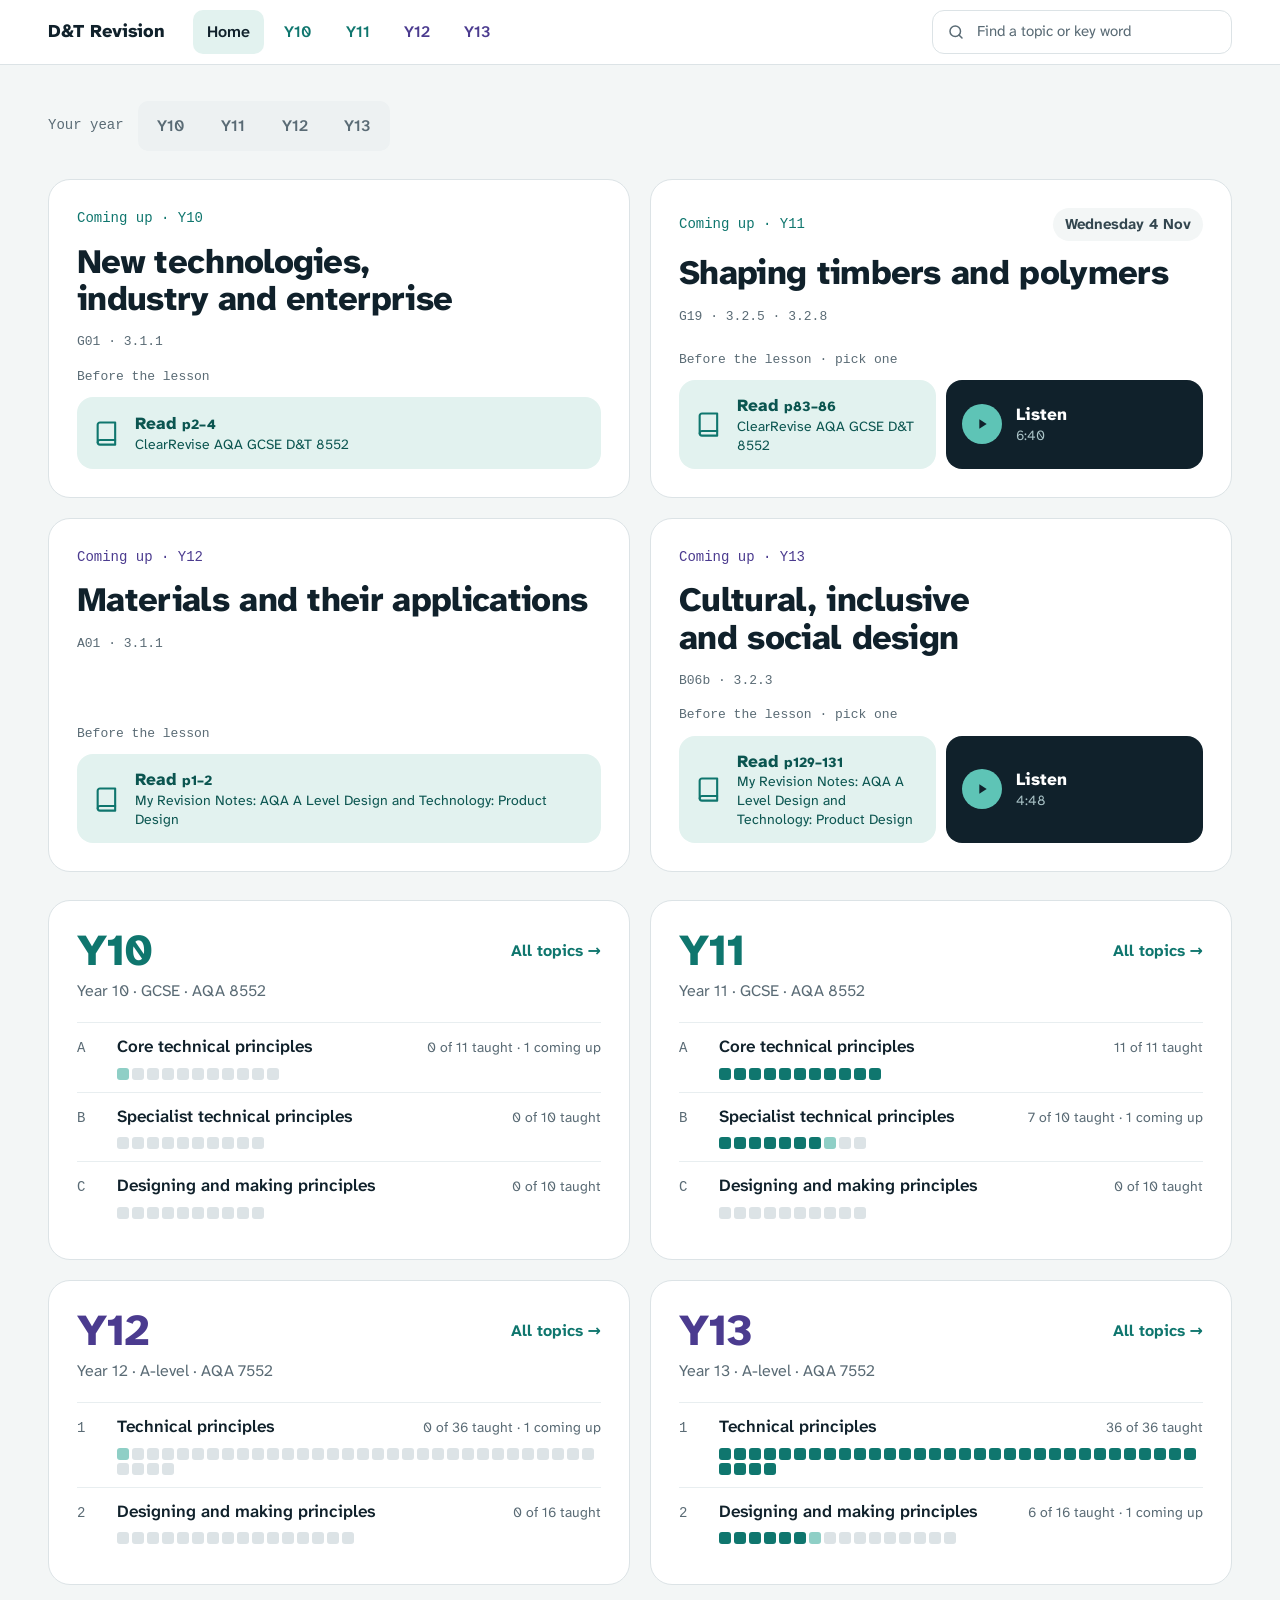
==== commit c40c1e6a: "Update site" ====
--- a/index.html
+++ b/index.html
@@ -4,6 +4,11 @@
   <meta charset="utf-8">
   <meta name="viewport" content="width=device-width, initial-scale=1">
   <title>D&amp;T Revision</title>
+  <link rel="icon" href="assets/icons/favicon-32.png" sizes="32x32" type="image/png">
+  <link rel="icon" href="assets/icons/favicon-16.png" sizes="16x16" type="image/png">
+  <link rel="icon" href="assets/icons/favicon.svg" type="image/svg+xml">
+  <link rel="apple-touch-icon" href="assets/icons/apple-touch-icon.png">
+  <link rel="manifest" href="site.webmanifest">
   <link rel="preconnect" href="https://fonts.googleapis.com">
   <link rel="preconnect" href="https://fonts.gstatic.com" crossorigin>
   <link rel="stylesheet" href="https://fonts.googleapis.com/css2?family=Atkinson+Hyperlegible+Next:wght@400;500;600;700;800&amp;family=Atkinson+Hyperlegible+Mono:wght@400;500&amp;display=swap">
--- a/assets/css/site.css
+++ b/assets/css/site.css
@@ -51,12 +51,29 @@
   --alevel-bg: #E8E5F4;
 
   /* Controls */
+  /* Mind map branches: each branch keeps its own colour (text on the soft tint and white on
+     the colour both at least 4.5:1). */
+  --br1: #0F766E; --br1-soft: #E2F2EF;
+  --br2: #1D5FA8; --br2-soft: #E4EDF9;
+  --br3: #5B3FA0; --br3-soft: #ECE7F7;
+  --br4: #9B2C6C; --br4-soft: #F8E5F0;
+  --br5: #A3441A; --br5-soft: #FBE9E0;
+  --br6: #5C6B0E; --br6-soft: #EEF2DC;
+  --br7: #7E5A06; --br7-soft: #F7EED9;
+  --br8: #A1263F; --br8-soft: #F9E3E7;
+  --br9: #48596B; --br9-soft: #E8ECF1;
+  --br10: #0A6A8A; --br10-soft: #E0F0F6;
+
   --seg: #EDF1F2;
   --dot-grey: #C9D4D8;
   --line-grey: #DCE3E6;
 
   /* Interaction */
   --tap: 44px;
+
+  /* Widths: text at reading width; visual components use the full width available. */
+  --read: 864px;
+  --wide: 1300px;
 }
 
 html.teach { --scale: 1.2; }
--- a/assets/css/topic.css
+++ b/assets/css/topic.css
@@ -13,7 +13,7 @@
 .crumbs li + li::before { content: "›"; margin: 0 .55em; }
 .crumbs li.crumb-topic { flex: 0 1 auto; min-width: min(9em, 100%); }
 .crumbs .crumb-topic > * { min-width: 0; overflow: hidden; text-overflow: ellipsis; }
-.crumbs a { padding: 12px 0; color: var(--muted); text-decoration: none; }
+.crumbs a { display: inline-block; min-width: var(--tap); padding: 12px 0; color: var(--muted); text-align: center; text-decoration: none; }
 .crumbs a:hover { text-decoration: underline; }
 html.teach .crumbs .crumb-section { display: none; }
 .crumbs .crumb-topic a, .crumbs [aria-current] { color: var(--ink); font-weight: 700; }
@@ -63,6 +63,15 @@
 .preread { display: flex; flex-direction: column; gap: 18px; padding: 26px; border: 1px solid var(--card-border); border-radius: 22px; background: var(--card); scroll-margin-top: 80px; }
 .preread-head { display: flex; justify-content: space-between; align-items: center; gap: 12px; }
 .preread-head h2 { font-size: 1.375rem; font-weight: 800; letter-spacing: -.01em; }
+/* Print row: the foot of the Before the lesson card (pinned to the bottom, alignment rule). */
+.pr-print { display: flex; flex-wrap: wrap; align-items: center; gap: 10px 12px; margin-top: auto; padding-top: 16px; border-top: 1px solid var(--rule); }
+.pr-label { display: inline-flex; align-items: center; gap: 8px; color: var(--ink); }
+.pr-label > span { display: flex; flex-direction: column; }
+.pr-label b { font-weight: 800; line-height: 1.2; }
+.pr-label .ico { width: 20px; height: 20px; color: var(--teal); }
+.pr-sides { color: var(--muted); font-family: var(--f-mono); font-size: .75rem; white-space: nowrap; }
+.pr-btns { display: flex; flex-wrap: wrap; gap: 8px; margin-left: auto; }
+.pr-btns .btn-line { min-height: var(--tap); padding: 0 14px; font-size: .9375rem; }
 .pick { padding: 5px 12px; border-radius: 999px; background: var(--ground); color: var(--body); font-size: .875rem; font-weight: 700; }
 
 .tabs { display: inline-flex; align-self: flex-start; padding: 4px; border-radius: 12px; background: var(--seg); }
@@ -91,14 +100,6 @@
 .player-btns { display: flex; gap: 6px; }
 .player-btns button { min-height: var(--tap); padding: 0 10px; border: 1px solid #3A5560; border-radius: 8px; background: transparent; color: #A9C2C6; font-family: var(--f-mono); font-size: .875rem; }
 
-.tick { display: flex; align-items: center; gap: 12px; min-height: var(--tap); padding-top: 16px; border-top: 1px solid var(--rule); color: var(--ink); font-size: 1.0625rem; font-weight: 600; cursor: pointer; }
-.tick input { position: absolute; width: 1px; height: 1px; opacity: 0; }
-.tick .box { display: grid; place-items: center; flex: none; width: 24px; height: 24px; border: 2px solid var(--teal); border-radius: 7px; background: var(--card); color: #FFFFFF; }
-.tick .box .ico { width: 16px; height: 16px; stroke-width: 3; opacity: 0; }
-.tick input:checked + .box { background: var(--teal); }
-.tick input:checked + .box .ico { opacity: 1; }
-.tick input:focus-visible + .box { outline: 3px solid var(--teal); outline-offset: 3px; }
-
 /* ---------- Path rail ---------- */
 .path-layout { display: flex; min-height: calc(100vh - 65px); }
 .rail { flex: none; width: 300px; padding: 36px 28px; border-right: 1px solid var(--card-border); background: var(--card); }
@@ -137,7 +138,12 @@
 .chunk-strip a[aria-current] { border-color: var(--teal); background: var(--teal-soft); color: var(--teal-dark); font-weight: 700; }
 
 /* ---------- Stage ---------- */
-.stage { display: flex; flex-direction: column; gap: 24px; flex: 1; min-width: 0; max-width: 976px; padding: 48px 56px 64px; }
+/* Widths: text at reading width (--read, set in site.css); visual components (mind map, diagrams,
+   organiser, card and option grids) use the full width beside the rail, up to --wide. */
+.stage { display: flex; flex-direction: column; gap: 24px; flex: 1; min-width: 0; max-width: calc(var(--wide) + 112px); padding: 48px 56px 64px; }
+.stage > * { width: 100%; max-width: var(--read); }
+.stage > :is(.stage-head, .stage-foot, .chunk-strip, .mm, .org, .reveal-group, .wai, .recall-pair, .hotspot, .apply, .odd) { max-width: var(--wide); }
+.stage-titles { max-width: var(--read); }
 .stage-head { display: flex; flex-wrap: wrap; justify-content: space-between; align-items: flex-end; gap: 16px 24px; }
 .stage-titles { display: flex; flex-direction: column; gap: 8px; min-width: 0; }
 .eyebrow { font-family: var(--f-mono); font-size: .875rem; color: var(--teal); }
@@ -161,7 +167,9 @@
 /* ---------- Teaching mode presenter ---------- */
 .present { display: none; position: fixed; right: 24px; bottom: 24px; z-index: 30; gap: 8px; }
 html.teach.in-stage .present { display: flex; }
-html.teach .stage { padding-bottom: 128px; }
+html.teach .stage { padding-top: 28px; padding-bottom: 128px; }
+/* Teaching mode (projector): a narrower rail leaves more room for the stage. */
+html.teach .rail { width: 240px; padding: 28px 18px; }
 .present button { min-height: 56px; padding: 0 22px; border: 0; border-radius: 14px; background: var(--panel-dark); color: #FFFFFF; font-size: 1.125rem; font-weight: 700; box-shadow: 0 8px 24px -8px rgba(16, 33, 43, .5); }
 .present button:disabled { cursor: not-allowed; opacity: .4; }
 
@@ -194,6 +202,8 @@
   .overview { padding: 24px 16px 40px; }
   .starts { grid-template-columns: minmax(0, 1fr); }
   .preread { padding: 20px; }
+  .pr-btns { flex-basis: 100%; margin-left: 0; }
+  .pr-btns .btn-line { flex: 1 1 auto; white-space: nowrap; }
 
   .path-layout { flex-direction: column; min-height: 0; }
   .rail { width: auto; padding: 12px 0 8px; border-right: 0; border-bottom: 1px solid var(--card-border); }
@@ -217,3 +227,12 @@
   .brand { font-size: 1rem; }
   .modes button { padding: 0 10px; }
 }
+
+/* Teacher's Edit button (only in a browser that holds an edit-mode token). */
+.edit-btn .ico { display: block; width: 20px; height: 20px; }
+.edit-btn[aria-pressed="true"] { border-color: var(--unsure); background: var(--unsure-bg); color: var(--ink); }
+@media (max-width: 767px) {
+  /* Phone: the Edit button sits at the end of the breadcrumb line. */
+  .topbar-in:has(.edit-btn) .crumbs { flex: 1 1 calc(100% - var(--tap) - 10px); min-width: 0; }
+  .topbar-in .edit-btn { order: 4; }
+}
--- a/assets/css/components.css
+++ b/assets/css/components.css
@@ -1,6 +1,6 @@
 /* Lesson components: timer, reveal cards, What am I?, mind map, Learn. */
 
-/* Alignment rule: in any grid of cards, every card in a row is the same height
+/* Alignment rule: in a grid of cards of the same kind, every card in a row is the same height
    (grid items stretch), each card is a flex column, and its interactive part
    (reveal area, buttons, options, link) is pushed to the bottom with
    margin-top: auto, so those parts line up across the row. */
@@ -44,6 +44,8 @@
 .img-slot { margin: 0; }
 .img-slot img { display: block; width: 100%; border-radius: 14px; }
 .img-slot figcaption { margin-top: 4px; color: var(--muted); font-size: .75rem; }
+.img-caption { display: block; margin: 4px 0 2px; font-size: 1rem; line-height: 1.45; }
+.img-credit-line { display: block; }
 
 .teach-only { display: none; }
 html.teach .teach-only { display: block; }
@@ -62,9 +64,11 @@
 .timer-go { border: 0; border-radius: 10px; background: var(--ink); color: #FFFFFF; font-weight: 700; }
 
 /* ---------- Reveal cards ---------- */
-.reveal-group { display: flex; flex-direction: column; align-items: flex-start; gap: 14px; }
+.reveal-group { display: flex; flex-direction: column; align-items: flex-start; gap: 14px; container-type: inline-size; }
 .reveals { display: grid; grid-template-columns: repeat(2, minmax(0, 1fr)); align-items: stretch; gap: 14px; width: 100%; }
 .reveals.one { grid-template-columns: minmax(0, 1fr); }
+/* Wide screens: four Do now cards side by side. */
+@container (min-width: 1100px) { .reveals:not(.one):has(> :nth-child(4):last-child) { grid-template-columns: repeat(4, minmax(0, 1fr)); } }
 .reveal { display: flex; flex-direction: column; align-items: stretch; gap: 14px; width: 100%; padding: 22px; border: 1.5px solid var(--card-border); border-radius: var(--radius); background: var(--card); color: var(--ink); text-align: left; }
 .reveal:hover { border-color: var(--teal); }
 .reveal[aria-expanded="true"] { border-color: var(--teal); }
@@ -84,7 +88,7 @@
 .wai-head { display: flex; flex-wrap: wrap; align-items: center; gap: 10px 14px; }
 .wai-head h2 { font-size: 1.5rem; font-weight: 800; letter-spacing: -.01em; }
 .wai-score { margin-left: auto; color: var(--teal); font-size: 2.25rem; font-weight: 800; line-height: 1; }
-.wai-clues { display: flex; flex-direction: column; gap: 10px; margin: 0; padding: 0; list-style: none; }
+.wai-clues { max-width: var(--read); display: flex; flex-direction: column; gap: 10px; margin: 0; padding: 0; list-style: none; }
 .wai-clues li { display: flex; align-items: center; gap: 14px; min-height: 52px; padding: 12px 16px; border: 1.5px solid var(--dot-grey); border-radius: 12px; background: var(--card); color: var(--ink); font-size: 1.1875rem; }
 .wai-clues li.off { border-style: dashed; background: #F7F9F9; color: var(--muted); }
 .wai-p { flex: none; min-width: 3.6em; white-space: nowrap; color: var(--teal); font-family: var(--f-mono); font-size: .8125rem; }
@@ -94,30 +98,78 @@
 
 /* ---------- Mind map ---------- */
 .mm { display: flex; flex-direction: column; gap: 16px; container-type: inline-size; }
-.mm-map { position: relative; aspect-ratio: 864 / 520; overflow: hidden; }
+/* The map's height is set by mindmap.js from the measured nodes (the ratio is only the first paint). */
+.mm-map { position: relative; width: 100%; min-width: 0; aspect-ratio: 864 / 520; overflow: hidden; }
 .mm-canvas, .mm-lines { position: absolute; inset: 0; }
 .mm-line { position: absolute; height: 2px; border-radius: 2px; background: var(--dot-grey); transform-origin: 0 50%; }
 .mm-line.kid { background: #8FCFC6; }
 .mm-node { position: absolute; transform: translate(-50%, -50%); font-family: inherit; text-align: center; }
-.mm-centre { padding: 14px 24px; border-radius: 14px; background: var(--ink); color: #FFFFFF; font-size: clamp(1.125rem, 2.8cqw, 1.5rem); font-weight: 800; white-space: nowrap; }
-.mm-branch { display: flex; flex-direction: column; align-items: center; gap: 2px; min-height: var(--tap); padding: 10px 16px; border: 1.5px solid var(--card-border); border-radius: 14px; background: var(--card); color: var(--body); font-size: clamp(.9375rem, 2cqw, 1.0625rem); font-weight: 700; white-space: nowrap; }
+.mm-centre { z-index: 1; max-width: var(--mm-cw, 220px); padding: 14px 20px; border-radius: 14px; background: var(--ink); color: #FFFFFF; font-size: clamp(1.125rem, 2.4cqw, 1.5rem); font-weight: 800; line-height: 1.15; text-wrap: balance; }
+.mm-branch { z-index: 1; display: flex; flex-direction: column; align-items: center; gap: 2px; max-width: var(--mm-bw, 220px); min-height: var(--tap); padding: 10px 14px; border: 1.5px solid var(--card-border); border-radius: 14px; background: var(--card); color: var(--body); font-size: clamp(.9375rem, 1.8cqw, 1.0625rem); font-weight: 700; line-height: 1.2; }
+.mm-label { text-wrap: balance; }
 .mm-branch:hover { border-color: var(--teal); }
 .mm-branch.open { border-color: var(--teal); background: var(--teal); color: #FFFFFF; }
-.mm-count { font-family: var(--f-mono); font-size: .75rem; font-weight: 400; opacity: .85; }
-.mm-leaf { left: 2%; max-width: 27%; min-height: var(--tap); padding: 8px 14px; transform: translateY(-50%); border: 1.5px solid var(--card-border); border-radius: 12px; background: var(--card); color: var(--ink); font-size: clamp(.875rem, 1.9cqw, 1rem); font-weight: 600; text-align: left; }
+.mm-count { font-family: var(--f-mono); font-size: .75rem; font-weight: 400; opacity: .85; white-space: nowrap; }
+/* Branch colours: every branch keeps its colour (soft tint, coloured border and text); the open
+   branch is filled with it, and its lines, item outlines and selection use it too. */
+[data-br="0"] { --bc: var(--br1); --bc-soft: var(--br1-soft); }
+[data-br="1"] { --bc: var(--br2); --bc-soft: var(--br2-soft); }
+[data-br="2"] { --bc: var(--br3); --bc-soft: var(--br3-soft); }
+[data-br="3"] { --bc: var(--br4); --bc-soft: var(--br4-soft); }
+[data-br="4"] { --bc: var(--br5); --bc-soft: var(--br5-soft); }
+[data-br="5"] { --bc: var(--br6); --bc-soft: var(--br6-soft); }
+[data-br="6"] { --bc: var(--br7); --bc-soft: var(--br7-soft); }
+[data-br="7"] { --bc: var(--br8); --bc-soft: var(--br8-soft); }
+[data-br="8"] { --bc: var(--br9); --bc-soft: var(--br9-soft); }
+[data-br="9"] { --bc: var(--br10); --bc-soft: var(--br10-soft); }
+.mm-branch[data-br] { border-color: var(--bc); background: var(--bc-soft); color: var(--bc); }
+.mm-branch[data-br] .mm-count { opacity: 1; }
+.mm-branch[data-br]:hover { box-shadow: 0 0 0 3px var(--bc-soft); }
+.mm-branch.open[data-br] { background: var(--bc); color: #FFFFFF; }
+.mm-line[data-br] { background: var(--bc); opacity: .4; }
+.mm-line.kid[data-br] { opacity: .55; }
+.mm-leaf[data-br]:hover { border-color: var(--bc); }
+.mm-leaf.sel[data-br] { border-color: var(--bc); box-shadow: 0 0 0 4px var(--bc-soft); }
+.mm-leaf { z-index: 1; max-width: var(--mm-lw, 260px); min-height: var(--tap); padding: 8px 14px; border: 1.5px solid var(--card-border); border-radius: 12px; background: var(--card); color: var(--ink); font-size: clamp(.875rem, 1.7cqw, 1rem); font-weight: 600; line-height: 1.25; text-align: left; }
 .mm-leaf:hover { border-color: var(--teal); }
 .mm-leaf.sel { border-color: var(--teal); box-shadow: 0 0 0 4px var(--teal-soft); }
-.mm-map.has-open .mm-branch:not(.open) { opacity: .9; }
+/* With a branch open, the other branches drop their item count (they are only context). */
+.mm-map.has-open .mm-branch:not(.open) { padding: 8px 12px; }
+.mm-map.has-open .mm-branch:not(.open) .mm-count { display: none; }
 
 .mm-detail { display: grid; grid-template-columns: minmax(0, 1fr); gap: 24px; align-items: stretch; padding: 24px 28px; }
 .mm-detail:has(.mm-detail-img) { grid-template-columns: minmax(0, 1fr) 200px; }
-.mm-detail-text { display: flex; flex-direction: column; gap: 10px; min-height: 100%; }
+.mm-detail-text { display: flex; flex-direction: column; gap: 10px; min-height: 100%; max-width: var(--read); }
 .mm-detail h3 { font-size: 1.75rem; font-weight: 800; }
 .mm-detail p { font-size: 1.25rem; }
 .mm-steps { margin: 0; padding-left: 1.3em; font-size: 1.0625rem; }
 .mm-steps li + li { margin-top: 4px; }
 .mm-read { align-self: flex-start; margin-top: auto; display: inline-flex; align-items: center; min-height: var(--tap); color: var(--teal); font-size: 1rem; font-weight: 700; text-decoration: none; }
 .mm-read:hover { text-decoration: underline; }
+.mm-detail-tags { display: flex; gap: 8px; }
+.mm-detail .hint { align-self: flex-start; }
+
+/* Description panel. Narrow: the card under the map, only once a branch is open (no empty
+   state; recall has no panel). Wide (map area 800px+): map about two-thirds on the left, the
+   panel one-third on the right, the same height, top-aligned; long content scrolls inside the
+   panel, so the title, map and explanation stay in view together. */
+.mm-body { display: grid; grid-template-columns: minmax(0, 1fr); gap: 16px; }
+.mm-detail.is-empty, .mm.recall .mm-side { display: none; }
+@container (min-width: 800px) {
+  .mm-body { grid-template-columns: minmax(0, 2fr) minmax(0, 1fr); grid-template-rows: auto 1fr; align-items: stretch; }
+  .mm-map { grid-column: 1; grid-row: 1 / span 2; }
+  .mm-side { grid-column: 2; grid-row: 1 / span 2; }
+  .mm.recall .mm-tools { grid-column: 2; grid-row: 1; flex-direction: column; align-items: stretch; gap: 8px; }
+  .mm.recall .mm-side { grid-row: 2; }
+  .mm-side, .mm.recall .mm-side { position: relative; display: block; min-height: 0; }
+  .mm-detail, .mm-detail.is-empty, .mm-detail:has(.mm-detail-img) { position: absolute; inset: 0; display: flex; flex-direction: column; gap: 16px; padding: 22px 22px 18px; overflow-y: auto; overscroll-behavior: contain; }
+  .mm-detail-text { flex: 1 0 auto; min-height: 0; }
+  .mm-detail h3 { font-size: 1.5rem; line-height: 1.2; }
+  .mm-detail p { font-size: 1.125rem; line-height: 1.5; }
+  .mm-detail-img { max-width: 260px; }
+  /* Teaching mode: room at the foot of the panel for the presenter Back / Next buttons. */
+  html.teach .mm-detail { padding-bottom: 78px; }
+}
 
 .mm-list { display: none; flex-direction: column; gap: 10px; }
 .mm-acc { border: 1px solid var(--card-border); border-radius: 14px; background: var(--card); overflow: hidden; }
@@ -125,6 +177,12 @@
 .mm-acc-head::after { content: "+"; color: var(--teal); font-size: 1.5rem; font-weight: 400; }
 .mm-acc-head[aria-expanded="true"] { background: var(--teal); color: #FFFFFF; }
 .mm-acc-head[aria-expanded="true"]::after { content: "–"; color: #FFFFFF; }
+.mm-acc[data-br] { border-left: 6px solid var(--bc); }
+.mm-acc[data-br] .mm-acc-head { color: var(--bc); }
+.mm-acc[data-br] .mm-acc-head::after { color: var(--bc); }
+.mm-acc[data-br] .mm-acc-head[aria-expanded="true"] { background: var(--bc); color: #FFFFFF; }
+.mm-acc[data-br] .mm-acc-head[aria-expanded="true"]::after { color: #FFFFFF; }
+.mm-acc[data-br] .mm-acc-item[aria-expanded="true"] { color: var(--bc); }
 .mm-acc-label { display: flex; flex-direction: column; }
 .mm-acc-panel { display: flex; flex-direction: column; gap: 6px; padding: 12px 16px 8px; }
 .mm-acc-panel[hidden] { display: none; }
@@ -141,13 +199,47 @@
 }
 
 /* ---------- Learn ---------- */
-.items { overflow: hidden; }
+.items { overflow: hidden; container-type: inline-size; }
 .item { display: grid; grid-template-columns: 200px minmax(0, 1fr) 110px; gap: 20px; align-items: center; padding: 16px 24px; border-bottom: 1px solid var(--rule); }
 .item:last-child { border-bottom: 0; }
 .item-term { color: var(--ink); font-size: 1.1875rem; font-weight: 700; }
 .item-text { font-size: 1.125rem; line-height: 1.5; }
 .item-tag { justify-self: end; }
 .item .img-slot { grid-column: 1 / -1; max-width: 320px; }
+/* Term and tag on one line, the text under them, when the card is narrow (phones, and
+   tablets where the rail takes part of the width). */
+@container (max-width: 599px) {
+  .item { grid-template-columns: minmax(0, 1fr) auto; gap: 4px 12px; padding: 14px 16px; }
+  .item-text { grid-column: 1 / -1; font-size: 1.0625rem; }
+  .item-tag { grid-row: 1; grid-column: 2; }
+}
+/* An item image with a caption (Learn rows; the caption is a sibling of the figure here).
+   Narrow cards: image, caption, then credit, stacked, 320px at most, as under any image.
+   Cards 600px or wider: term on top; under it the image (credit under it) on the left and, to
+   its right from the image's top edge, the description with the caption directly under it,
+   left-aligned. In a list with captions every row's term column is the image's width, so all
+   descriptions line up, and an empty tag column (A-level) is dropped so they keep their width. */
+.item-img:has(> .img-caption) { flex-direction: column; align-items: flex-start; flex-wrap: nowrap; gap: 4px; }
+.item-img:has(> .img-caption) .img-slot, .item-img:has(> .img-caption) figcaption { display: contents; }
+.item-img:has(> .img-caption) img { order: 0; width: 100%; max-width: 320px; }
+.item-img > .img-caption { order: 1; max-width: 320px; margin: 4px 0 0; color: var(--muted); }
+.item-img:has(> .img-caption) .img-credit-line { order: 2; color: var(--muted); font-size: .75rem; }
+.item-img:has(> .img-caption) .img-edit { order: 3; margin-top: 6px; }
+@container (min-width: 600px) {
+  .items:has(.img-caption) .item { grid-template-columns: 320px minmax(0, 1fr) 110px; }
+  .items:has(.img-caption) .item:has(.item-tag:empty) { grid-template-columns: 320px minmax(0, 1fr); }
+  .items:has(.img-caption) .item-tag:empty { display: none; }
+  .item:has(> .item-img > .img-caption) { grid-template-rows: auto auto 1fr; gap: 12px 20px; align-items: start; }
+  .item:has(> .item-img > .img-caption) .item-term { grid-column: 1; grid-row: 1; }
+  .item:has(> .item-img > .img-caption) .item-tag { grid-column: 3; grid-row: 1; }
+  .item:has(> .item-img > .img-caption) .item-text { grid-column: 2; grid-row: 2; }
+  .item:has(> .item-img > .img-caption) .item-img { display: contents; }
+  .item:has(> .item-img > .img-caption) .img-slot { display: block; grid-column: 1; grid-row: 2 / 4; max-width: none; }
+  .item:has(> .item-img > .img-caption) figcaption { display: block; }
+  .item:has(> .item-img > .img-caption) img { max-width: none; }
+  .item-img > .img-caption { grid-column: 2; grid-row: 3; max-width: none; margin: 0; }
+  .item:has(> .item-img > .img-caption) .img-edit { grid-column: 1; grid-row: 4; justify-self: start; margin: 0; }
+}
 
 .steps-card { display: flex; flex-direction: column; gap: 16px; padding: 24px; }
 .steps-head { display: flex; flex-wrap: wrap; justify-content: space-between; align-items: center; gap: 10px; }
@@ -160,7 +252,7 @@
 .check { display: flex; flex-direction: column; gap: 16px; padding: 22px 24px; border-radius: var(--radius); background: var(--teal-soft); }
 .check .label { color: var(--teal-dark); font-size: .875rem; }
 
-.hotspot { display: flex; flex-direction: column; gap: 18px; padding: 26px; }
+.hotspot { display: flex; flex-direction: column; gap: 18px; padding: 26px; container-type: inline-size; }
 .hs-head { display: flex; flex-wrap: wrap; justify-content: space-between; align-items: center; gap: 10px 16px; }
 .hs-head h2 { font-size: 1.5rem; font-weight: 800; letter-spacing: -.01em; }
 .hs-tools { display: flex; flex-wrap: wrap; align-items: center; gap: 10px; }
@@ -182,11 +274,18 @@
 .hs-dot.cur::before { background: var(--ink); box-shadow: 0 0 0 6px rgba(15, 118, 110, .3); }
 .hs-panel { display: flex; flex-direction: column; align-items: flex-start; gap: 10px; flex: 1; min-width: 0; }
 .hs-panel h3 { font-size: 2.125rem; font-weight: 800; }
-.hs-panel p { font-size: 1.3125rem; line-height: 1.5; }
+.hs-panel p { max-width: var(--read); font-size: 1.3125rem; line-height: 1.5; }
 .hs-panel .pips span { width: 28px; }
 .hs-choices { display: grid; grid-template-columns: repeat(2, minmax(0, 1fr)); align-items: stretch; gap: 8px; width: 100%; }
 .hs-choices .opt { min-height: var(--tap); padding: 8px 12px; font-size: 1rem; }
 .hs-score { color: var(--muted); font-family: var(--f-mono); font-size: .8125rem; }
+.hs-panel .pips { flex-wrap: wrap; }
+/* Stack the drawing above the panel when the card is too narrow for both side by side
+   (tablets, where the rail takes part of the width). */
+@container (max-width: 699px) {
+  .hs-body { flex-direction: column; align-items: stretch; gap: 20px; }
+  .hs-figure { align-self: center; }
+}
 
 /* ---------- Narrow screens ---------- */
 @media (max-width: 767px) {
@@ -196,9 +295,6 @@
   .reveal-q { font-size: 1.1875rem; }
   .wai { padding: 18px; }
   .wai-opts { grid-template-columns: repeat(2, minmax(0, 1fr)); }
-  .item { grid-template-columns: minmax(0, 1fr) auto; gap: 4px 12px; padding: 14px 16px; }
-  .item-text { grid-column: 1 / -1; font-size: 1.0625rem; }
-  .item-tag { grid-row: 1; grid-column: 2; }
   .steps-card, .hotspot { padding: 18px; }
   .step-body { gap: 16px; }
   .step-num { font-size: 4rem; }
@@ -233,7 +329,7 @@
 
 /* Which tool, and why? */
 .apply, .odd, .match, .order, .quiz-card, .results, .written, .fix-empty { display: flex; flex-direction: column; gap: 16px; padding: 26px; }
-.apply-q { color: var(--ink); font-size: 1.5rem; font-weight: 700; line-height: 1.35; }
+.apply-q { max-width: var(--read); color: var(--ink); font-size: 1.5rem; font-weight: 700; line-height: 1.35; }
 .step-label { margin-top: 4px; color: var(--teal); }
 .step-label.off { color: var(--muted); }
 .apply-result { display: flex; align-items: baseline; gap: 14px; min-height: 1.5em; font-size: 1.125rem; }
@@ -251,7 +347,9 @@
 .odd-row .ico { width: 20px; height: 20px; color: var(--teal); stroke-width: 2.6; }
 
 /* Blank map */
-.mm-tools { display: flex; flex-direction: column; gap: 10px; }
+/* One row (heading, hint, status, buttons) so the map starts high enough to fit the window. */
+.mm-tools { display: flex; flex-wrap: wrap; align-items: center; gap: 8px 16px; }
+.mm-tools .comp-head { flex: 1 1 auto; justify-content: flex-start; }
 .mm-status { margin-right: auto; color: var(--teal-dark); font-family: var(--f-mono); font-size: .875rem; }
 .mm-leaf.hid, .mm-acc-item.hid { border-style: dashed; border-color: #A9B9BE; background: var(--seg); color: var(--muted); font-weight: 700; }
 .mm-acc-item.hid { justify-content: flex-start; margin: 6px 0; padding: 8px 14px; border-width: 1.5px; border-radius: 10px; }
@@ -259,7 +357,10 @@
 @container (max-width: 619px) { .mm-map-only { display: none; } }
 
 /* Match pairs and put in order, side by side (equal-height cards). */
-.recall-pair { display: grid; grid-template-columns: repeat(2, minmax(0, 1fr)); align-items: stretch; gap: 16px; }
+/* Different kinds of panel side by side: top-aligned, not stretched. */
+.recall-pair { display: grid; grid-template-columns: repeat(2, minmax(0, 1fr)); align-items: start; gap: 16px; }
+/* A topic with no Put in order: Match pairs takes the row, up to reading width. */
+.recall-pair > :only-child { grid-column: 1 / -1; max-width: var(--read); }
 .match-grid { display: grid; grid-template-columns: minmax(0, .8fr) minmax(0, 1.2fr); align-items: stretch; gap: 8px; }
 .match-cell { height: 100%; min-height: var(--tap); font-size: 1rem; }
 .match-cell.term { font-weight: 700; }
@@ -289,6 +390,15 @@
 .conf-label { margin-right: 6px; color: var(--body); font-size: 1.0625rem; font-weight: 600; }
 .quiz-feedback { display: flex; flex-direction: column; gap: 10px; }
 .quiz-why { font-size: 1.125rem; }
+.calc-row { display: flex; flex-wrap: wrap; align-items: center; gap: 10px; }
+.calc-input { width: 10ch; min-height: var(--tap); padding: 8px 14px; border: 1.5px solid var(--card-border); border-radius: 12px; background: #F7F9F9; color: var(--ink); font: inherit; font-size: 1.25rem; font-weight: 700; }
+.calc-input:focus-visible { border-color: var(--teal); }
+.calc-input:disabled { opacity: 1; }
+.calc-row.good .calc-input { border-color: var(--correct); background: var(--correct-bg); }
+.calc-row.bad .calc-input { border-color: var(--wrong); background: var(--wrong-bg); }
+.calc-unit { color: var(--body); font-size: 1.25rem; font-weight: 700; }
+.calc-dp { color: var(--muted); font-size: 1rem; font-weight: 600; }
+.calc-method { display: flex; flex-direction: column; gap: 4px; margin: 0; padding: 14px 18px 14px 40px; border-radius: 12px; background: var(--teal-soft); color: var(--teal-dark); font-size: 1.125rem; font-weight: 600; }
 
 .results h2 { font-size: 1.375rem; font-weight: 800; outline: none; }
 .results-score { color: var(--ink); font-size: 2.75rem; font-weight: 800; letter-spacing: -.03em; line-height: 1; }
@@ -338,7 +448,11 @@
 .w-note { color: var(--muted); font-size: .9375rem; }
 .w-model { padding: 14px 16px; border-radius: 12px; background: var(--teal-soft); color: var(--teal-dark); }
 .w-model[hidden] { display: none; }
+.w-levels { margin-top: 12px; padding-top: 12px; border-top: 1px solid rgba(11, 85, 80, .2); }
+.w-levels ul { display: flex; flex-direction: column; gap: 6px; margin: 6px 0 0; padding: 0; list-style: none; font-size: 1rem; }
+.w-levels b { font-weight: 800; }
 .written .btn-row button[hidden] { display: none; }
+.written-set { display: contents; }
 
 @media (max-width: 1199px) {
   .recall-pair { grid-template-columns: minmax(0, 1fr); }
--- a/assets/css/pages.css
+++ b/assets/css/pages.css
@@ -1,5 +1,5 @@
 /* Home and year pages: site top bar, search, Coming up cards, year cards, topic lists.
-   Alignment rule: card grids stretch every card in a row to the same height; each card is a
+   Alignment rule: cards of the same kind in a row stretch to the same height; each is a
    flex column with its interactive part (tiles, buttons, link) pushed to the bottom. */
 
 :root { --coming: #8FCFC6; }
@@ -87,6 +87,12 @@
 .yc-ref { grid-area: ref; color: var(--muted); font-family: var(--f-mono); font-size: .875rem; }
 .yc-name { grid-area: name; color: var(--ink); font-size: 1.0625rem; font-weight: 600; line-height: 1.3; }
 .yc-count { grid-area: count; color: var(--muted); font-size: .875rem; text-align: right; }
+/* Narrow cards: the count goes under the section name, so long names never run into it. */
+.yc-sections { container-type: inline-size; }
+@container (max-width: 399px) {
+  .yc-sections li { grid-template-columns: 28px minmax(0, 1fr); grid-template-areas: "ref name" ". count" ". sq"; gap: 4px 12px; }
+  .yc-count { text-align: left; }
+}
 .squares { grid-area: sq; display: flex; flex-wrap: wrap; gap: 3px; }
 .squares i, .key-row i { flex: none; width: 12px; height: 12px; border-radius: 3px; background: var(--line-grey); }
 .squares i.taught, .squares i.taught-soon, .key-row i.taught { background: var(--teal); }
@@ -126,7 +132,8 @@
 .year-book { display: flex; align-items: center; gap: 8px; color: var(--body); font-size: 1rem; line-height: 1.35; }
 .year-book .ico { width: 20px; height: 20px; color: var(--teal); }
 
-.year-top { display: grid; grid-template-columns: minmax(0, 3fr) minmax(0, 2fr); align-items: stretch; gap: 20px; }
+/* Coming up and the mixed quiz are different kinds of card: top-aligned, not stretched. */
+.year-top { display: grid; grid-template-columns: minmax(0, 3fr) minmax(0, 2fr); align-items: start; gap: 20px; }
 .mixed { display: flex; flex-direction: column; gap: 12px; padding: 28px; border-radius: 22px; }
 .mixed h2 { font-size: 1.75rem; font-weight: 800; letter-spacing: -.02em; line-height: 1.1; }
 .mixed .meta { color: var(--muted); font-size: 1rem; }
@@ -135,7 +142,7 @@
 .tsection h2 { display: flex; flex-wrap: wrap; align-items: center; gap: 8px 12px; font-size: 1.375rem; font-weight: 800; letter-spacing: -.01em; }
 .sec-mat { padding: 4px 12px; border-radius: 999px; background: var(--seg); color: var(--body); font-family: var(--f-mono); font-size: .8125rem; font-weight: 400; letter-spacing: 0; }
 .trows { margin: 0; padding: 0; overflow: hidden; list-style: none; }
-.trow { display: grid; grid-template-columns: 6px 52px minmax(0, 1fr) 112px 76px 196px; align-items: center; gap: 14px; min-height: 68px; padding: 12px 20px 12px 0; border-bottom: 1px solid var(--rule); }
+.trow { display: grid; grid-template-columns: 6px 52px minmax(0, 1fr) 112px 76px 240px; align-items: center; gap: 14px; min-height: 68px; padding: 12px 20px 12px 0; border-bottom: 1px solid var(--rule); }
 .trow:last-child { border-bottom: 0; }
 .strip { align-self: stretch; margin: -12px 0; background: var(--line-grey); }
 .trow.taught .strip, .trow.taught-soon .strip { background: var(--teal); }
@@ -190,6 +197,7 @@
   .sitebar { flex-wrap: wrap; gap: 12px; padding: 12px 16px; }
   .sitebar .brand { flex: 1; }
   .search-toggle { display: grid; }
+  .sitebar .edit-btn { order: 2; }
   .site-nav { order: 4; flex-basis: 100%; }
   .site-nav ul { display: grid; grid-template-columns: repeat(5, minmax(0, 1fr)); gap: 0; padding: 4px; border-radius: 12px; background: var(--seg); }
   .site-nav a { display: flex; padding: 0; border-radius: 9px; font-size: .9375rem; font-weight: 700; }
@@ -207,7 +215,7 @@
   .yc-link::after { border-radius: 20px; }
   .recent h2 { font-size: 1.375rem; margin-top: 6px; }
   .recent-card { padding: 16px; }
-  .recent-card .btn-row { display: grid; grid-template-columns: repeat(2, minmax(0, 1fr)); }
+  .recent-card .btn-row { display: grid; grid-template-columns: repeat(auto-fit, minmax(96px, 1fr)); }
 
   .year-layout { display: block; min-height: 0; }
   .year-main { gap: 22px; padding: 20px 16px 40px; }
